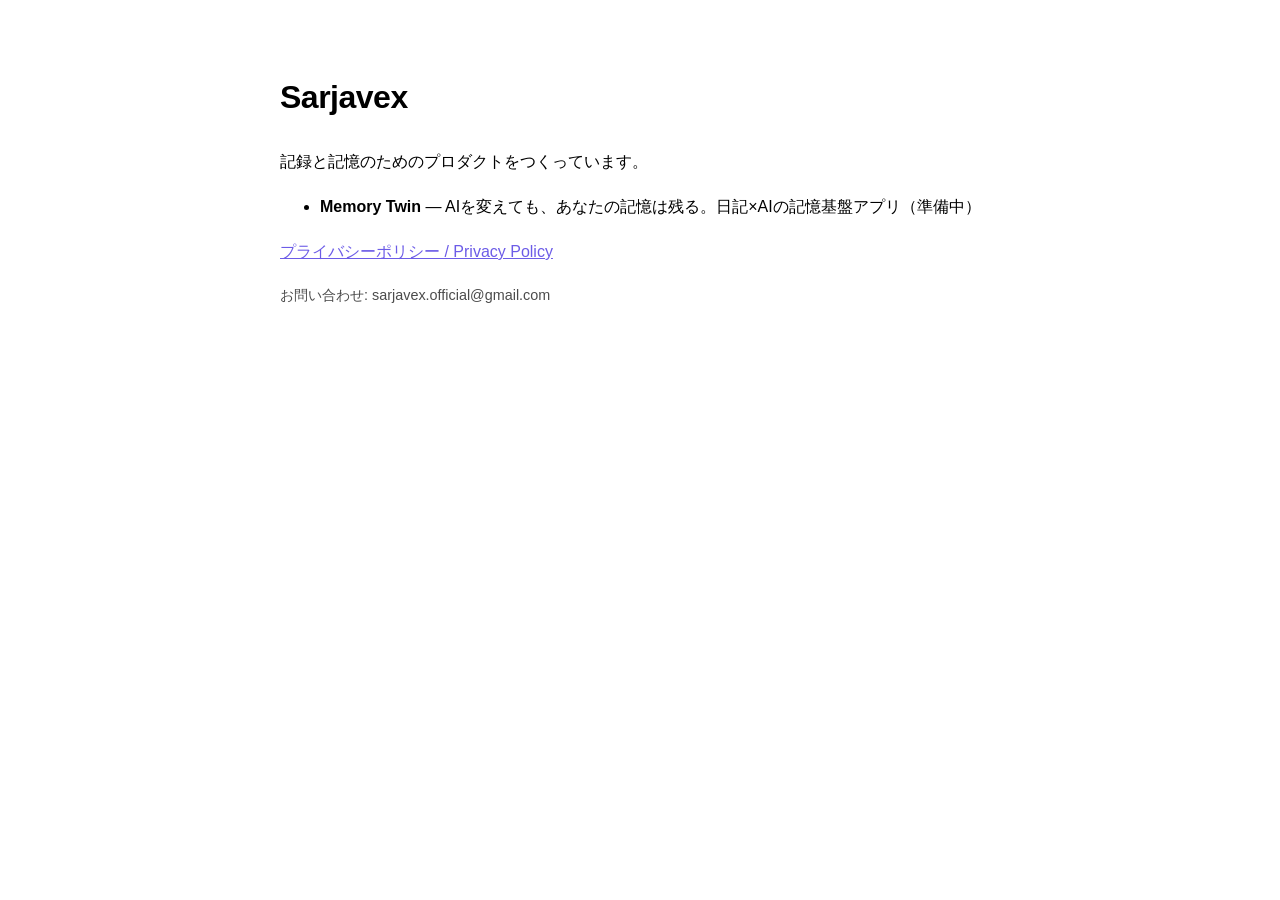
==== index.html @ 9f069ec1 "Sarjavexサイト初版: トップ+Memory Twinプライバシーポリシー(日英) Co-Authored-By: Claude Fable 5 <noreply@anthropic.com>" ====
<!doctype html>
<html lang="ja">
<head>
<meta charset="utf-8">
<meta name="viewport" content="width=device-width, initial-scale=1">
<title>Sarjavex</title>
<style>
  :root { color-scheme: light dark; }
  body { font-family: -apple-system, "Hiragino Sans", "Noto Sans JP", sans-serif; max-width: 720px; margin: 0 auto; padding: 48px 20px; line-height: 1.8; }
  h1 { letter-spacing: -0.5px; }
  a { color: #6c5ce7; }
  .muted { opacity: 0.7; font-size: 0.9em; }
</style>
</head>
<body>
<h1>Sarjavex</h1>
<p>記録と記憶のためのプロダクトをつくっています。</p>
<ul>
  <li><strong>Memory Twin</strong> — AIを変えても、あなたの記憶は残る。日記×AIの記憶基盤アプリ（準備中）</li>
</ul>
<p><a href="./privacy.html">プライバシーポリシー / Privacy Policy</a></p>
<p class="muted">お問い合わせ: sarjavex.official@gmail.com</p>
</body>
</html>
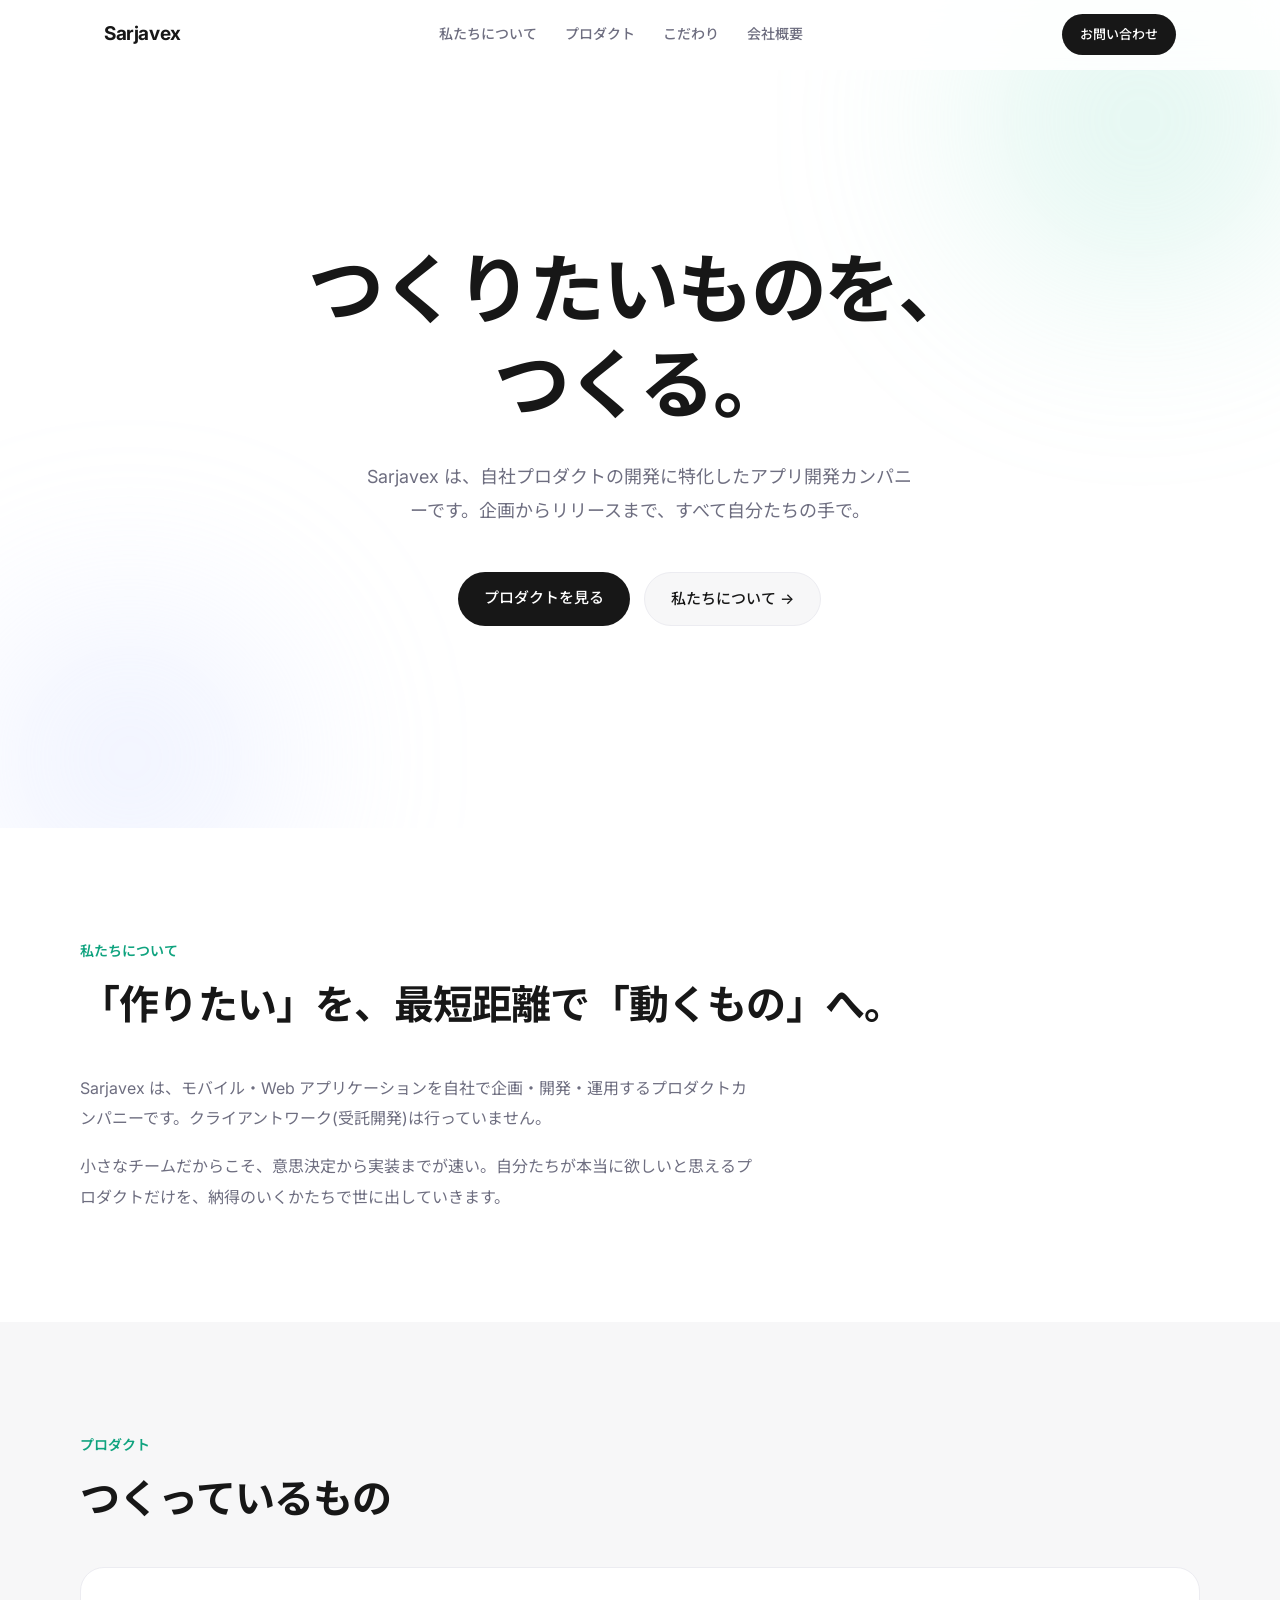
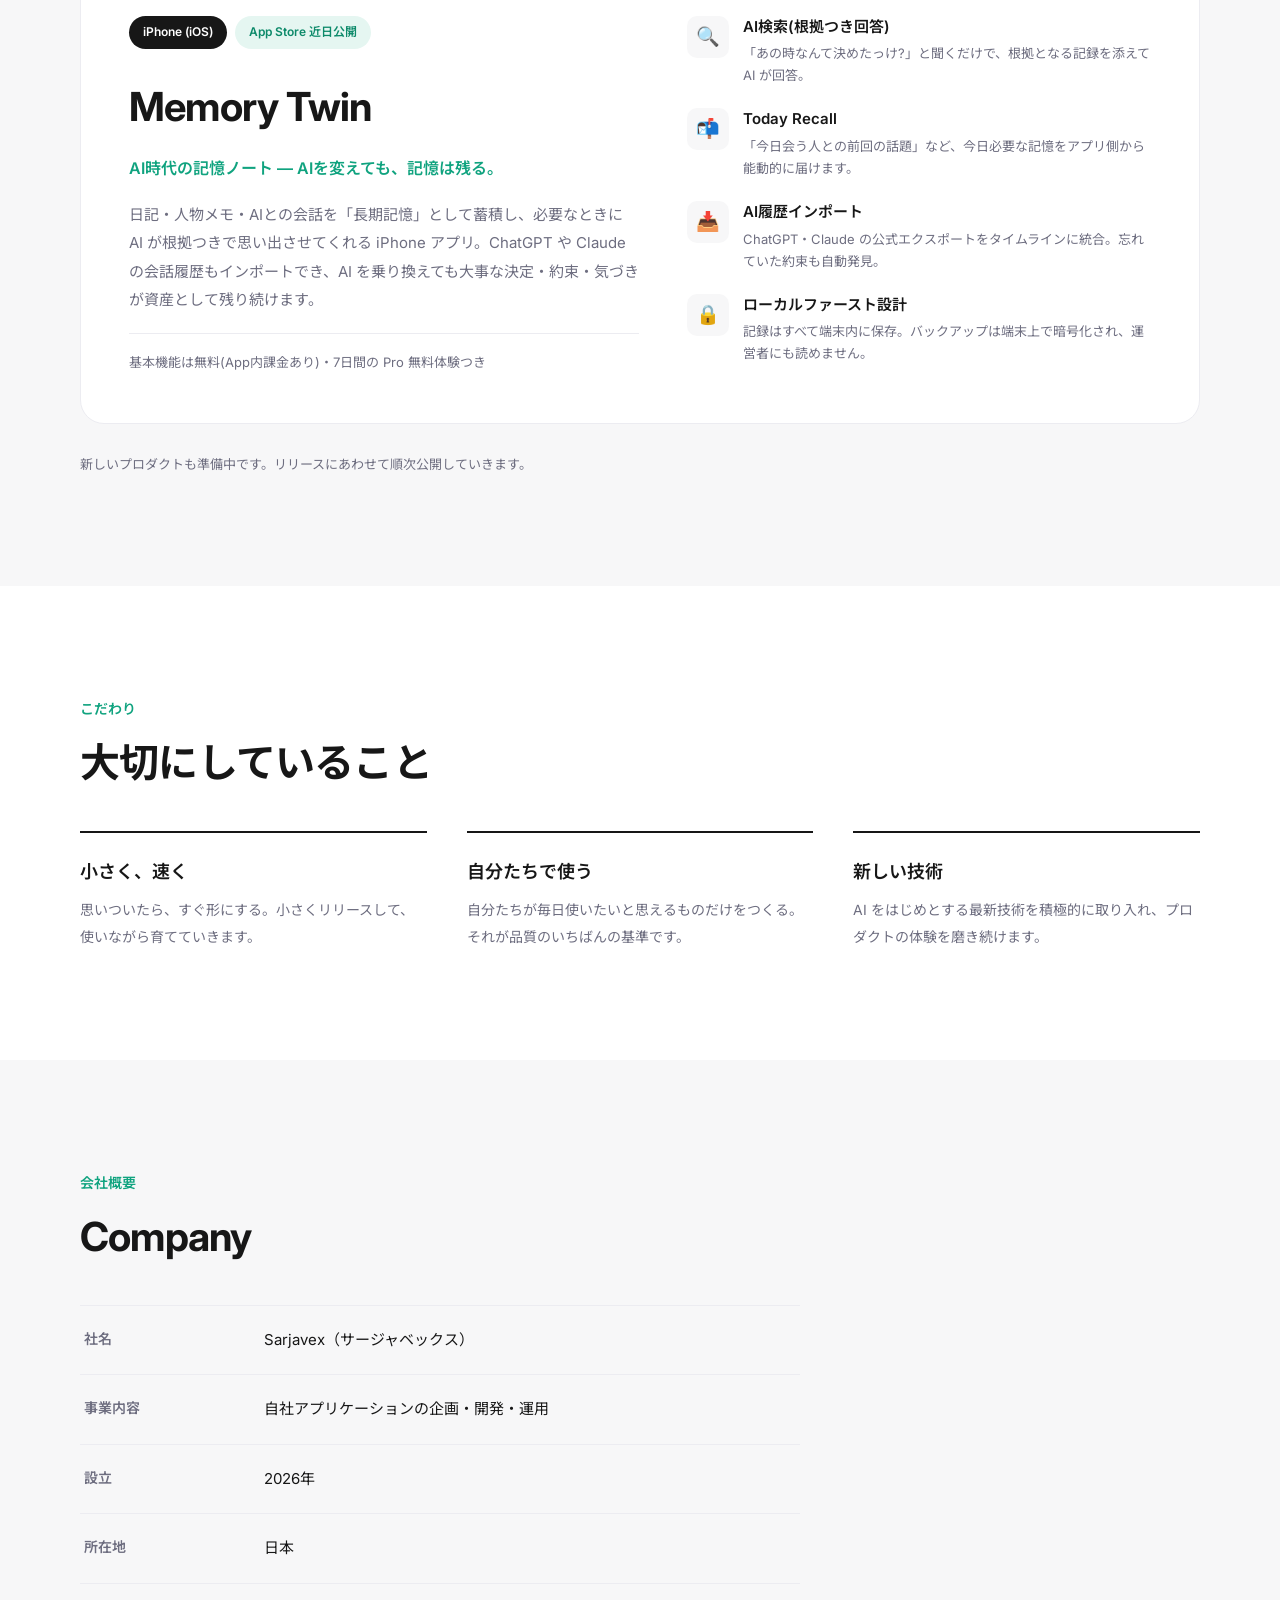
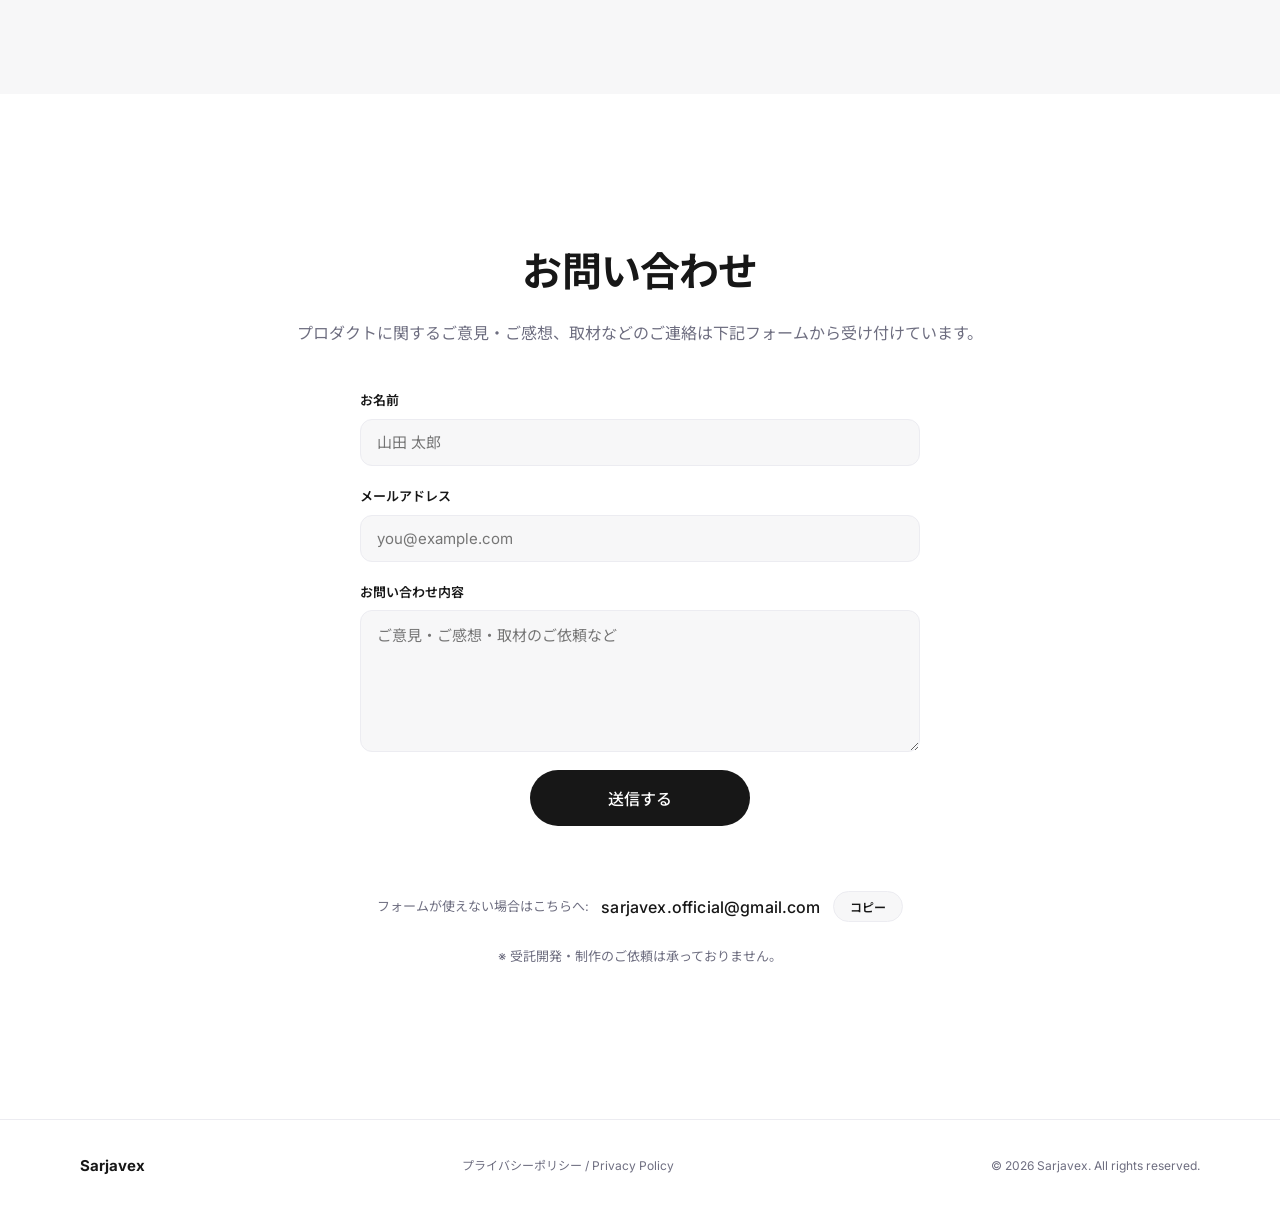
==== commit 52353131: "新会社サイトに差し替え+公開前の改善(ポリシーリンク・OGP・OG画像) - 8137で作られた新サイト一式を取り込み - フッターにプライバシーポリシーへのリンクを追加(App Store審査用UR" ====
--- a/index.html
+++ b/index.html
@@ -1,24 +1,218 @@
-<!doctype html>
+<!DOCTYPE html>
 <html lang="ja">
 <head>
-<meta charset="utf-8">
-<meta name="viewport" content="width=device-width, initial-scale=1">
-<title>Sarjavex</title>
-<style>
-  :root { color-scheme: light dark; }
-  body { font-family: -apple-system, "Hiragino Sans", "Noto Sans JP", sans-serif; max-width: 720px; margin: 0 auto; padding: 48px 20px; line-height: 1.8; }
-  h1 { letter-spacing: -0.5px; }
-  a { color: #6c5ce7; }
-  .muted { opacity: 0.7; font-size: 0.9em; }
-</style>
+  <meta charset="UTF-8">
+  <meta name="viewport" content="width=device-width, initial-scale=1.0">
+  <title>Sarjavex — 自社プロダクトをつくるアプリ開発カンパニー</title>
+  <meta name="description" content="Sarjavexは自社プロダクトの企画・開発・運用に特化したアプリ開発カンパニーです。受託開発は行っていません。">
+  <!-- OGP: SNSでリンクを貼ったときのプレビュー表示用 -->
+  <meta property="og:type" content="website">
+  <meta property="og:site_name" content="Sarjavex">
+  <meta property="og:title" content="Sarjavex — 自社プロダクトをつくるアプリ開発カンパニー">
+  <meta property="og:description" content="自社プロダクトの企画・開発・運用に特化したアプリ開発カンパニー。第1弾はAI時代の記憶ノート「Memory Twin」。">
+  <meta property="og:url" content="https://sarjavexofficial.github.io/">
+  <meta property="og:image" content="https://sarjavexofficial.github.io/og-image.png">
+  <meta name="twitter:card" content="summary_large_image">
+  <link rel="preconnect" href="https://fonts.googleapis.com">
+  <link rel="preconnect" href="https://fonts.gstatic.com" crossorigin>
+  <link href="https://fonts.googleapis.com/css2?family=Inter:wght@400;500;600;700&family=Noto+Sans+JP:wght@400;500;600;700&display=swap" rel="stylesheet">
+  <link rel="stylesheet" href="css/style.css">
+  <link rel="icon" href="data:image/svg+xml,<svg xmlns='http://www.w3.org/2000/svg' viewBox='0 0 100 100'><circle cx='50' cy='50' r='42' fill='%23111'/></svg>">
 </head>
 <body>
-<h1>Sarjavex</h1>
-<p>記録と記憶のためのプロダクトをつくっています。</p>
-<ul>
-  <li><strong>Memory Twin</strong> — AIを変えても、あなたの記憶は残る。日記×AIの記憶基盤アプリ（準備中）</li>
-</ul>
-<p><a href="./privacy.html">プライバシーポリシー / Privacy Policy</a></p>
-<p class="muted">お問い合わせ: sarjavex.official@gmail.com</p>
+
+  <header class="site-header" id="site-header">
+    <div class="header-inner">
+      <a href="#top" class="logo">Sarjavex</a>
+      <nav class="nav" id="nav">
+        <a href="#about">私たちについて</a>
+        <a href="#products">プロダクト</a>
+        <a href="#values">こだわり</a>
+        <a href="#company">会社概要</a>
+      </nav>
+      <div class="header-actions">
+        <a href="#contact" class="btn btn-dark btn-sm">お問い合わせ</a>
+        <button class="nav-toggle" id="nav-toggle" aria-label="メニューを開く" aria-expanded="false">
+          <span></span><span></span>
+        </button>
+      </div>
+    </div>
+  </header>
+
+  <main id="top">
+
+    <!-- ============ HERO ============ -->
+    <section class="hero">
+      <div class="hero-blob hero-blob-a" aria-hidden="true"></div>
+      <div class="hero-blob hero-blob-b" aria-hidden="true"></div>
+      <div class="hero-inner">
+        <h1 class="hero-title reveal">
+          つくりたいものを、<br>つくる。
+        </h1>
+        <p class="hero-lead reveal d1">
+          Sarjavex は、自社プロダクトの開発に特化したアプリ開発カンパニーです。企画からリリースまで、すべて自分たちの手で。
+        </p>
+        <div class="hero-actions reveal d2">
+          <a href="#products" class="btn btn-dark">プロダクトを見る</a>
+          <a href="#about" class="btn btn-light">私たちについて <span class="arrow">→</span></a>
+        </div>
+      </div>
+    </section>
+
+    <!-- ============ ABOUT ============ -->
+    <section class="section" id="about">
+      <div class="container">
+        <p class="section-label reveal">私たちについて</p>
+        <h2 class="section-title reveal">「作りたい」を、<br class="sp-only">最短距離で「動くもの」へ。</h2>
+        <div class="about-text reveal d1">
+          <p>
+            Sarjavex は、モバイル・Web アプリケーションを自社で企画・開発・運用するプロダクトカンパニーです。クライアントワーク(受託開発)は行っていません。
+          </p>
+          <p>
+            小さなチームだからこそ、意思決定から実装までが速い。自分たちが本当に欲しいと思えるプロダクトだけを、納得のいくかたちで世に出していきます。
+          </p>
+        </div>
+      </div>
+    </section>
+
+    <!-- ============ PRODUCTS ============ -->
+    <section class="section section-gray" id="products">
+      <div class="container">
+        <p class="section-label reveal">プロダクト</p>
+        <h2 class="section-title reveal">つくっているもの</h2>
+
+        <article class="product-feature reveal">
+          <div class="product-info">
+            <div class="product-badges">
+              <span class="badge badge-dark">iPhone (iOS)</span>
+              <span class="badge badge-accent">App Store 近日公開</span>
+            </div>
+            <h3 class="product-name">Memory Twin</h3>
+            <p class="product-tagline">AI時代の記憶ノート ― AIを変えても、記憶は残る。</p>
+            <p class="product-desc">
+              日記・人物メモ・AIとの会話を「長期記憶」として蓄積し、必要なときに AI が根拠つきで思い出させてくれる iPhone アプリ。ChatGPT や Claude の会話履歴もインポートでき、AI を乗り換えても大事な決定・約束・気づきが資産として残り続けます。
+            </p>
+            <p class="product-price">基本機能は無料(App内課金あり)・7日間の Pro 無料体験つき</p>
+          </div>
+          <ul class="product-points">
+            <li>
+              <span class="point-icon">🔍</span>
+              <div>
+                <h4>AI検索(根拠つき回答)</h4>
+                <p>「あの時なんて決めたっけ?」と聞くだけで、根拠となる記録を添えて AI が回答。</p>
+              </div>
+            </li>
+            <li>
+              <span class="point-icon">📬</span>
+              <div>
+                <h4>Today Recall</h4>
+                <p>「今日会う人との前回の話題」など、今日必要な記憶をアプリ側から能動的に届けます。</p>
+              </div>
+            </li>
+            <li>
+              <span class="point-icon">📥</span>
+              <div>
+                <h4>AI履歴インポート</h4>
+                <p>ChatGPT・Claude の公式エクスポートをタイムラインに統合。忘れていた約束も自動発見。</p>
+              </div>
+            </li>
+            <li>
+              <span class="point-icon">🔒</span>
+              <div>
+                <h4>ローカルファースト設計</h4>
+                <p>記録はすべて端末内に保存。バックアップは端末上で暗号化され、運営者にも読めません。</p>
+              </div>
+            </li>
+          </ul>
+        </article>
+
+        <p class="products-note reveal">新しいプロダクトも準備中です。リリースにあわせて順次公開していきます。</p>
+      </div>
+    </section>
+
+    <!-- ============ VALUES ============ -->
+    <section class="section" id="values">
+      <div class="container">
+        <p class="section-label reveal">こだわり</p>
+        <h2 class="section-title reveal">大切にしていること</h2>
+        <div class="strengths">
+          <div class="strength reveal">
+            <h3>小さく、速く</h3>
+            <p>思いついたら、すぐ形にする。小さくリリースして、使いながら育てていきます。</p>
+          </div>
+          <div class="strength reveal d1">
+            <h3>自分たちで使う</h3>
+            <p>自分たちが毎日使いたいと思えるものだけをつくる。それが品質のいちばんの基準です。</p>
+          </div>
+          <div class="strength reveal d2">
+            <h3>新しい技術</h3>
+            <p>AI をはじめとする最新技術を積極的に取り入れ、プロダクトの体験を磨き続けます。</p>
+          </div>
+        </div>
+      </div>
+    </section>
+
+    <!-- ============ COMPANY ============ -->
+    <section class="section section-gray" id="company">
+      <div class="container">
+        <p class="section-label reveal">会社概要</p>
+        <h2 class="section-title reveal">Company</h2>
+        <dl class="company-table reveal d1">
+          <div><dt>社名</dt><dd>Sarjavex（サージャベックス）</dd></div>
+          <div><dt>事業内容</dt><dd>自社アプリケーションの企画・開発・運用</dd></div>
+          <div><dt>設立</dt><dd>2026年</dd></div>
+          <div><dt>所在地</dt><dd>日本</dd></div>
+        </dl>
+      </div>
+    </section>
+
+    <!-- ============ CONTACT ============ -->
+    <section class="section contact-section" id="contact">
+      <div class="container contact-container">
+        <h2 class="section-title reveal">お問い合わせ</h2>
+        <p class="contact-lead reveal d1">
+          プロダクトに関するご意見・ご感想、取材などのご連絡は下記フォームから受け付けています。
+        </p>
+
+        <form class="contact-form reveal d2" id="contact-form"
+              action="https://formsubmit.co/sarjavex.official@gmail.com" method="POST">
+          <input type="hidden" name="_subject" value="お問い合わせ（Sarjavex サイト）">
+          <input type="text" name="_honey" class="honey" tabindex="-1" autocomplete="off" aria-hidden="true">
+          <label>
+            <span>お名前</span>
+            <input type="text" name="name" placeholder="山田 太郎" required>
+          </label>
+          <label>
+            <span>メールアドレス</span>
+            <input type="email" name="email" placeholder="you@example.com" required>
+          </label>
+          <label>
+            <span>お問い合わせ内容</span>
+            <textarea name="message" rows="6" placeholder="ご意見・ご感想・取材のご依頼など" required></textarea>
+          </label>
+          <button type="submit" class="btn btn-dark btn-lg" id="form-submit">送信する</button>
+          <p class="form-status" id="form-status" role="status" aria-live="polite"></p>
+        </form>
+
+        <div class="contact-email reveal d2">
+          <span class="contact-alt">フォームが使えない場合はこちらへ:</span>
+          <span class="email-text" id="email-text">sarjavex.official@gmail.com</span>
+          <button class="copy-btn" id="copy-email" type="button">コピー</button>
+        </div>
+        <p class="contact-note reveal d2">※ 受託開発・制作のご依頼は承っておりません。</p>
+      </div>
+    </section>
+
+  </main>
+
+  <footer class="site-footer">
+    <div class="container footer-inner">
+      <span class="footer-logo">Sarjavex</span>
+      <a class="footer-link" href="./privacy.html">プライバシーポリシー / Privacy Policy</a>
+      <small>&copy; 2026 Sarjavex. All rights reserved.</small>
+    </div>
+  </footer>
+
+  <script src="js/main.js"></script>
 </body>
 </html>
--- a/css/style.css
+++ b/css/style.css
@@ -0,0 +1,544 @@
+/* ============================================================
+   Sarjavex — clean minimal corporate site (ChatGPT-inspired)
+   ============================================================ */
+
+:root {
+  --bg: #ffffff;
+  --bg-gray: #f7f7f8;
+  --text: #171717;
+  --text-dim: #6e6e80;
+  --line: #ececf1;
+  --accent: #10a37f;
+  --radius: 16px;
+  --font-body: "Inter", "Noto Sans JP", sans-serif;
+}
+
+* { margin: 0; padding: 0; box-sizing: border-box; }
+
+html { scroll-behavior: smooth; }
+
+body {
+  background: var(--bg);
+  color: var(--text);
+  font-family: var(--font-body);
+  font-weight: 400;
+  line-height: 1.9;
+  overflow-x: hidden;
+  -webkit-font-smoothing: antialiased;
+}
+
+/* ---------- Header ---------- */
+.site-header {
+  position: fixed;
+  top: 0; left: 0; right: 0;
+  z-index: 100;
+  background: rgba(255, 255, 255, 0.85);
+  backdrop-filter: blur(12px);
+  border-bottom: 1px solid transparent;
+  transition: border-color 0.3s;
+}
+.site-header.scrolled { border-bottom-color: var(--line); }
+
+.header-inner {
+  max-width: 1120px;
+  margin: 0 auto;
+  padding: 14px 24px;
+  display: flex;
+  align-items: center;
+  justify-content: space-between;
+  gap: 24px;
+}
+.logo {
+  font-size: 19px;
+  font-weight: 700;
+  letter-spacing: -0.02em;
+  color: var(--text);
+  text-decoration: none;
+}
+.nav {
+  display: flex;
+  align-items: center;
+  gap: 28px;
+}
+.nav a {
+  color: var(--text-dim);
+  text-decoration: none;
+  font-size: 14px;
+  font-weight: 500;
+  transition: color 0.2s;
+}
+.nav a:hover { color: var(--text); }
+
+.header-actions {
+  display: flex;
+  align-items: center;
+  gap: 12px;
+}
+
+.nav-toggle {
+  display: none;
+  flex-direction: column;
+  gap: 6px;
+  background: none;
+  border: none;
+  cursor: pointer;
+  padding: 8px;
+}
+.nav-toggle span {
+  width: 20px;
+  height: 2px;
+  border-radius: 2px;
+  background: var(--text);
+  transition: transform 0.25s;
+}
+.nav-toggle.open span:nth-child(1) { transform: translateY(4px) rotate(45deg); }
+.nav-toggle.open span:nth-child(2) { transform: translateY(-4px) rotate(-45deg); }
+
+/* ---------- Buttons ---------- */
+.btn {
+  display: inline-block;
+  font-size: 15px;
+  font-weight: 500;
+  text-decoration: none;
+  padding: 12px 26px;
+  border-radius: 999px;
+  transition: background 0.2s, transform 0.2s, box-shadow 0.2s;
+}
+.btn-dark {
+  background: #171717;
+  color: #fff;
+}
+.btn-dark:hover { background: #3d3d3d; }
+.btn-light {
+  background: var(--bg-gray);
+  color: var(--text);
+  border: 1px solid var(--line);
+}
+.btn-light:hover { background: #ececf1; }
+.btn-sm { padding: 8px 18px; font-size: 13px; }
+.btn-lg { padding: 16px 40px; font-size: 16px; }
+.arrow { display: inline-block; transition: transform 0.2s; }
+.btn:hover .arrow { transform: translateX(3px); }
+
+/* ---------- Hero ---------- */
+.hero {
+  position: relative;
+  min-height: 92vh;
+  display: flex;
+  align-items: center;
+  justify-content: center;
+  text-align: center;
+  padding: 140px 24px 100px;
+  overflow: hidden;
+}
+.hero-inner {
+  max-width: 820px;
+  position: relative;
+  z-index: 1;
+}
+.hero-title {
+  font-size: clamp(42px, 7vw, 76px);
+  font-weight: 700;
+  letter-spacing: -0.03em;
+  line-height: 1.25;
+}
+.hero-lead {
+  margin: 28px auto 0;
+  max-width: 560px;
+  font-size: clamp(15px, 1.8vw, 18px);
+  color: var(--text-dim);
+}
+.hero-actions {
+  margin-top: 44px;
+  display: flex;
+  gap: 14px;
+  justify-content: center;
+  flex-wrap: wrap;
+}
+
+/* soft gradient blobs */
+.hero-blob {
+  position: absolute;
+  border-radius: 50%;
+  filter: blur(90px);
+  opacity: 0.5;
+  pointer-events: none;
+}
+.hero-blob-a {
+  width: 480px; height: 480px;
+  background: radial-gradient(circle, #a8e6d4 0%, transparent 70%);
+  top: -120px; right: -100px;
+  animation: drift-a 18s ease-in-out infinite alternate;
+}
+.hero-blob-b {
+  width: 420px; height: 420px;
+  background: radial-gradient(circle, #cdd8ff 0%, transparent 70%);
+  bottom: -140px; left: -80px;
+  animation: drift-b 22s ease-in-out infinite alternate;
+}
+@keyframes drift-a {
+  from { transform: translate(0, 0); }
+  to   { transform: translate(-60px, 50px); }
+}
+@keyframes drift-b {
+  from { transform: translate(0, 0); }
+  to   { transform: translate(70px, -40px); }
+}
+
+/* ---------- Sections ---------- */
+.section { padding: 110px 24px; }
+.section-gray { background: var(--bg-gray); }
+.container { max-width: 1120px; margin: 0 auto; }
+
+.section-label {
+  font-size: 14px;
+  font-weight: 600;
+  color: var(--accent);
+  margin-bottom: 12px;
+}
+.section-title {
+  font-size: clamp(26px, 3.6vw, 40px);
+  font-weight: 700;
+  letter-spacing: -0.02em;
+  line-height: 1.4;
+  margin-bottom: 40px;
+}
+
+/* ---------- About ---------- */
+.about-text {
+  max-width: 680px;
+  color: var(--text-dim);
+  font-size: 16px;
+}
+.about-text p + p { margin-top: 18px; }
+
+/* ---------- Cards ---------- */
+.cards {
+  display: grid;
+  grid-template-columns: repeat(3, 1fr);
+  gap: 20px;
+}
+.card {
+  background: var(--bg);
+  border: 1px solid var(--line);
+  border-radius: var(--radius);
+  padding: 34px 28px;
+  transition: transform 0.25s, box-shadow 0.25s;
+}
+.card:hover {
+  transform: translateY(-4px);
+  box-shadow: 0 12px 32px rgba(0, 0, 0, 0.07);
+}
+.card-icon {
+  width: 52px;
+  height: 52px;
+  border-radius: 12px;
+  display: flex;
+  align-items: center;
+  justify-content: center;
+  font-size: 24px;
+  margin-bottom: 22px;
+}
+.icon-teal   { background: #e5f6f1; }
+.icon-blue   { background: #e8eeff; }
+.icon-purple { background: #f1e9ff; }
+.card h3 {
+  font-size: 17px;
+  font-weight: 600;
+  margin-bottom: 10px;
+}
+.card p { color: var(--text-dim); font-size: 14px; }
+
+/* ---------- Featured product (Memory Twin) ---------- */
+.product-feature {
+  display: grid;
+  grid-template-columns: 1.1fr 1fr;
+  gap: 48px;
+  background: var(--bg);
+  border: 1px solid var(--line);
+  border-radius: 24px;
+  padding: 48px;
+}
+.product-badges {
+  display: flex;
+  gap: 8px;
+  flex-wrap: wrap;
+  margin-bottom: 20px;
+}
+.badge {
+  display: inline-block;
+  font-size: 12px;
+  font-weight: 600;
+  padding: 5px 14px;
+  border-radius: 999px;
+}
+.badge-dark { background: #171717; color: #fff; }
+.badge-accent { background: #e5f6f1; color: #0d8a6a; }
+.product-name {
+  font-size: clamp(28px, 4vw, 40px);
+  font-weight: 700;
+  letter-spacing: -0.02em;
+  margin-bottom: 8px;
+}
+.product-tagline {
+  font-size: 16px;
+  font-weight: 600;
+  color: var(--accent);
+  margin-bottom: 18px;
+}
+.product-desc {
+  color: var(--text-dim);
+  font-size: 15px;
+  margin-bottom: 18px;
+}
+.product-price {
+  font-size: 13px;
+  color: var(--text-dim);
+  border-top: 1px solid var(--line);
+  padding-top: 16px;
+}
+.product-points {
+  list-style: none;
+  display: flex;
+  flex-direction: column;
+  gap: 22px;
+}
+.product-points li {
+  display: flex;
+  gap: 14px;
+  align-items: flex-start;
+}
+.point-icon {
+  flex: none;
+  width: 42px;
+  height: 42px;
+  border-radius: 10px;
+  background: var(--bg-gray);
+  display: flex;
+  align-items: center;
+  justify-content: center;
+  font-size: 19px;
+}
+.product-points h4 {
+  font-size: 15px;
+  font-weight: 600;
+  line-height: 1.5;
+  margin-bottom: 4px;
+}
+.product-points p {
+  font-size: 13px;
+  color: var(--text-dim);
+  line-height: 1.7;
+}
+
+.products-note {
+  margin-top: 28px;
+  font-size: 13px;
+  color: var(--text-dim);
+}
+
+/* ---------- Strengths ---------- */
+.strengths {
+  display: grid;
+  grid-template-columns: repeat(3, 1fr);
+  gap: 40px;
+}
+.strength { border-top: 2px solid var(--text); padding-top: 22px; }
+.strength h3 {
+  font-size: 18px;
+  font-weight: 600;
+  margin-bottom: 8px;
+}
+.strength p { color: var(--text-dim); font-size: 14px; }
+
+/* ---------- Company ---------- */
+.company-table {
+  max-width: 720px;
+  border-top: 1px solid var(--line);
+}
+.company-table > div {
+  display: grid;
+  grid-template-columns: 180px 1fr;
+  padding: 20px 4px;
+  border-bottom: 1px solid var(--line);
+}
+.company-table dt {
+  font-size: 14px;
+  font-weight: 600;
+  color: var(--text-dim);
+}
+.company-table dd { font-size: 15px; }
+
+/* ---------- Contact ---------- */
+.contact-section { padding: 150px 24px; }
+.contact-container { text-align: center; }
+.contact-container .section-title { margin-bottom: 18px; }
+.contact-lead {
+  color: var(--text-dim);
+  margin-bottom: 40px;
+}
+.contact-form {
+  max-width: 560px;
+  margin: 0 auto;
+  display: flex;
+  flex-direction: column;
+  gap: 18px;
+  text-align: left;
+}
+.contact-form label {
+  display: flex;
+  flex-direction: column;
+  gap: 6px;
+}
+.contact-form label span {
+  font-size: 13px;
+  font-weight: 600;
+}
+.contact-form input,
+.contact-form textarea {
+  font-family: var(--font-body);
+  font-size: 15px;
+  color: var(--text);
+  background: var(--bg-gray);
+  border: 1px solid var(--line);
+  border-radius: 12px;
+  padding: 13px 16px;
+  transition: border-color 0.2s, background 0.2s;
+}
+.contact-form input:focus,
+.contact-form textarea:focus {
+  outline: none;
+  border-color: #171717;
+  background: var(--bg);
+}
+.contact-form textarea { resize: vertical; min-height: 140px; }
+.contact-form .btn {
+  border: none;
+  cursor: pointer;
+  font-family: var(--font-body);
+  align-self: center;
+  min-width: 220px;
+}
+.contact-form .btn[disabled] { opacity: 0.6; cursor: default; }
+.honey { display: none !important; }
+.form-status {
+  text-align: center;
+  font-size: 14px;
+  min-height: 1.5em;
+}
+.form-status.ok { color: #0d8a6a; }
+.form-status.ng { color: #c0392b; }
+.contact-alt {
+  font-size: 13px;
+  color: var(--text-dim);
+}
+
+.contact-email {
+  margin-top: 26px;
+  display: flex;
+  align-items: center;
+  justify-content: center;
+  gap: 12px;
+  flex-wrap: wrap;
+}
+.email-text {
+  font-size: 16px;
+  font-weight: 500;
+  letter-spacing: 0.01em;
+  user-select: all;
+}
+.copy-btn {
+  font-family: var(--font-body);
+  font-size: 12px;
+  font-weight: 600;
+  color: var(--text);
+  background: var(--bg-gray);
+  border: 1px solid var(--line);
+  border-radius: 999px;
+  padding: 6px 16px;
+  cursor: pointer;
+  transition: background 0.2s, color 0.2s;
+}
+.copy-btn:hover { background: #ececf1; }
+.copy-btn.copied {
+  background: #e5f6f1;
+  border-color: #bfe8dc;
+  color: #0d8a6a;
+}
+
+.contact-note {
+  margin-top: 22px;
+  font-size: 13px;
+  color: var(--text-dim);
+}
+
+/* ---------- Footer ---------- */
+.site-footer {
+  border-top: 1px solid var(--line);
+  padding: 32px 24px;
+}
+.footer-inner {
+  display: flex;
+  align-items: center;
+  justify-content: space-between;
+}
+.footer-logo { font-weight: 700; font-size: 15px; }
+.footer-link {
+  color: var(--text-dim);
+  font-size: 12px;
+  text-decoration: none;
+}
+.footer-link:hover { text-decoration: underline; }
+.site-footer small {
+  color: var(--text-dim);
+  font-size: 12px;
+}
+@media (max-width: 560px) {
+  .footer-inner { flex-direction: column; gap: 8px; }
+}
+
+/* ---------- Reveal animation ---------- */
+.reveal {
+  opacity: 0;
+  transform: translateY(22px);
+  transition: opacity 0.7s ease, transform 0.7s ease;
+}
+.reveal.visible { opacity: 1; transform: none; }
+.reveal.d1 { transition-delay: 0.1s; }
+.reveal.d2 { transition-delay: 0.2s; }
+
+@media (prefers-reduced-motion: reduce) {
+  .reveal { opacity: 1; transform: none; transition: none; }
+  .hero-blob-a, .hero-blob-b { animation: none; }
+  html { scroll-behavior: auto; }
+}
+
+/* ---------- Responsive ---------- */
+.sp-only { display: none; }
+
+@media (max-width: 860px) {
+  .cards, .strengths { grid-template-columns: 1fr; }
+  .product-feature { grid-template-columns: 1fr; gap: 32px; padding: 28px 22px; }
+  .sp-only { display: inline; }
+
+  .nav {
+    position: fixed;
+    top: 0; right: 0;
+    height: 100vh;
+    width: min(78vw, 320px);
+    background: var(--bg);
+    border-left: 1px solid var(--line);
+    flex-direction: column;
+    justify-content: center;
+    gap: 36px;
+    transform: translateX(100%);
+    transition: transform 0.3s ease;
+    z-index: 105;
+  }
+  .nav.open { transform: translateX(0); }
+  .nav a { font-size: 17px; }
+  .nav-toggle { display: flex; z-index: 110; }
+
+  .company-table > div { grid-template-columns: 1fr; gap: 2px; }
+  .section { padding: 80px 20px; }
+}
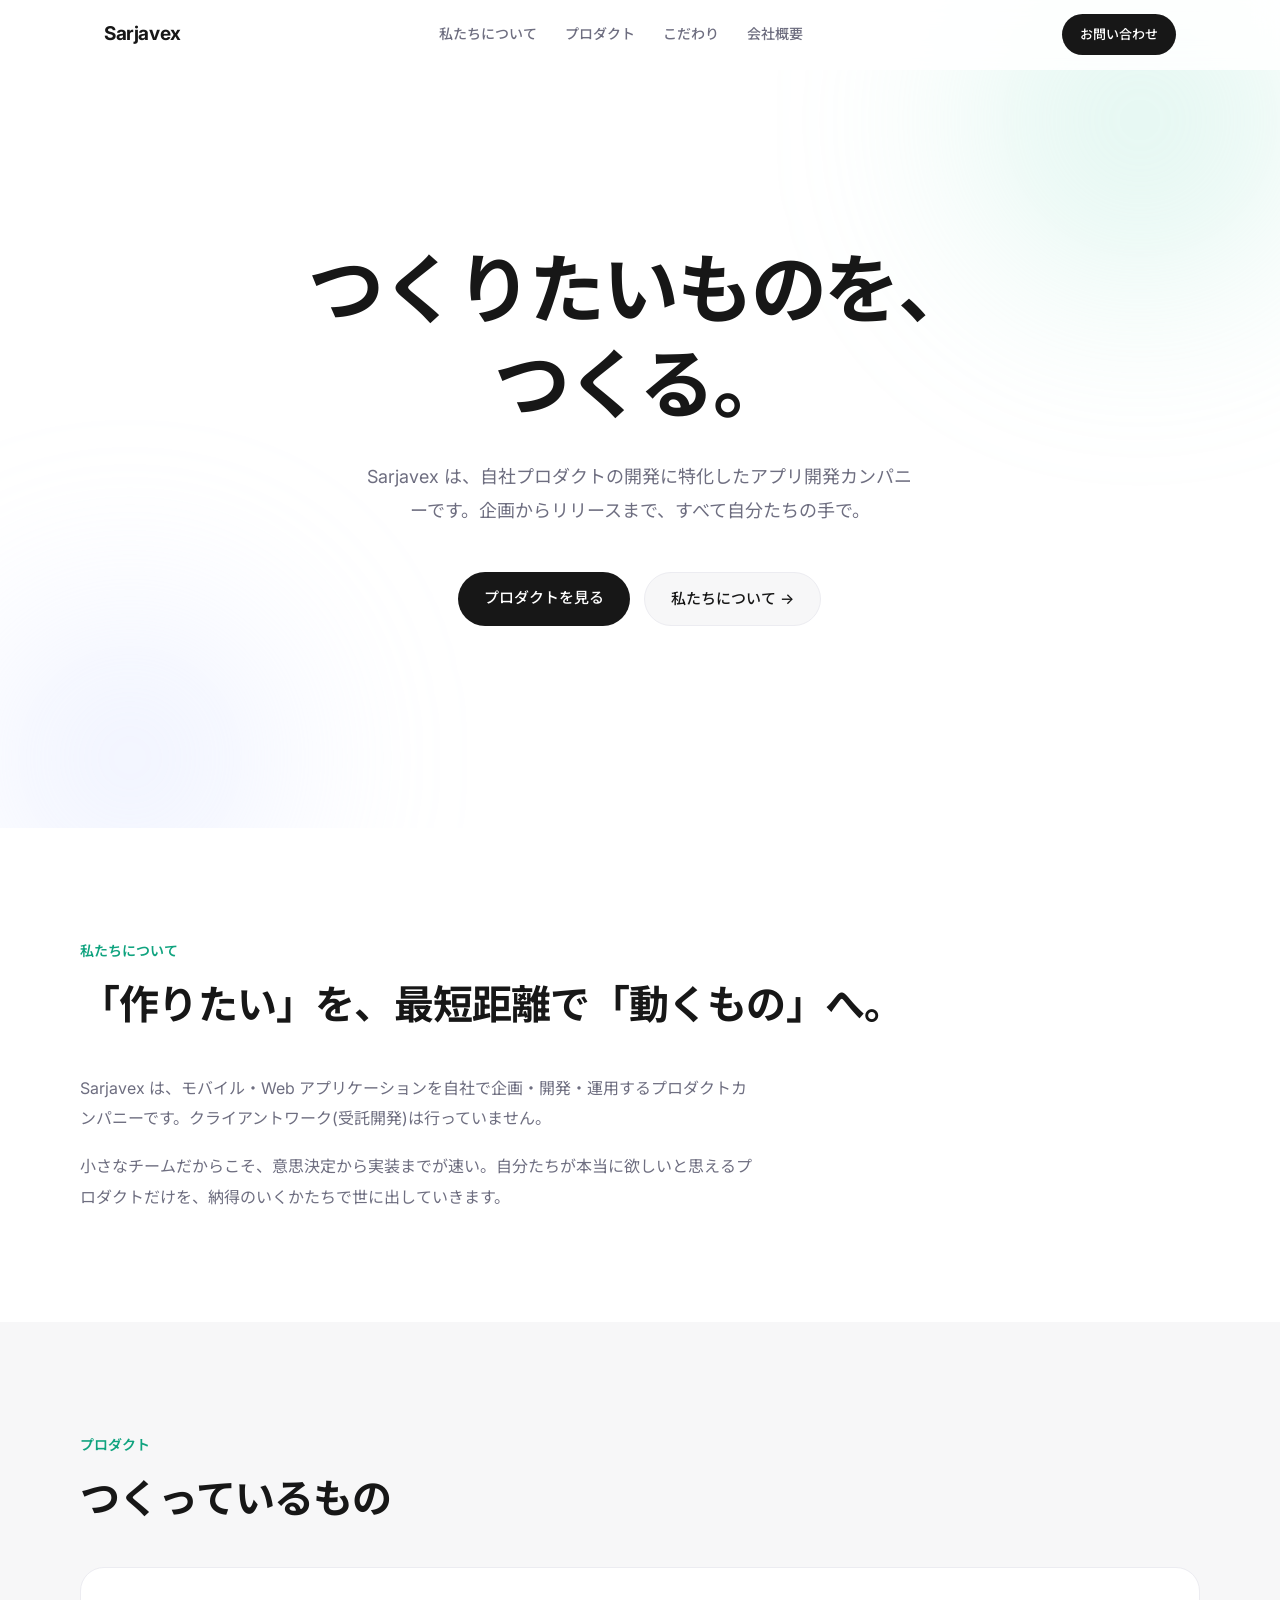
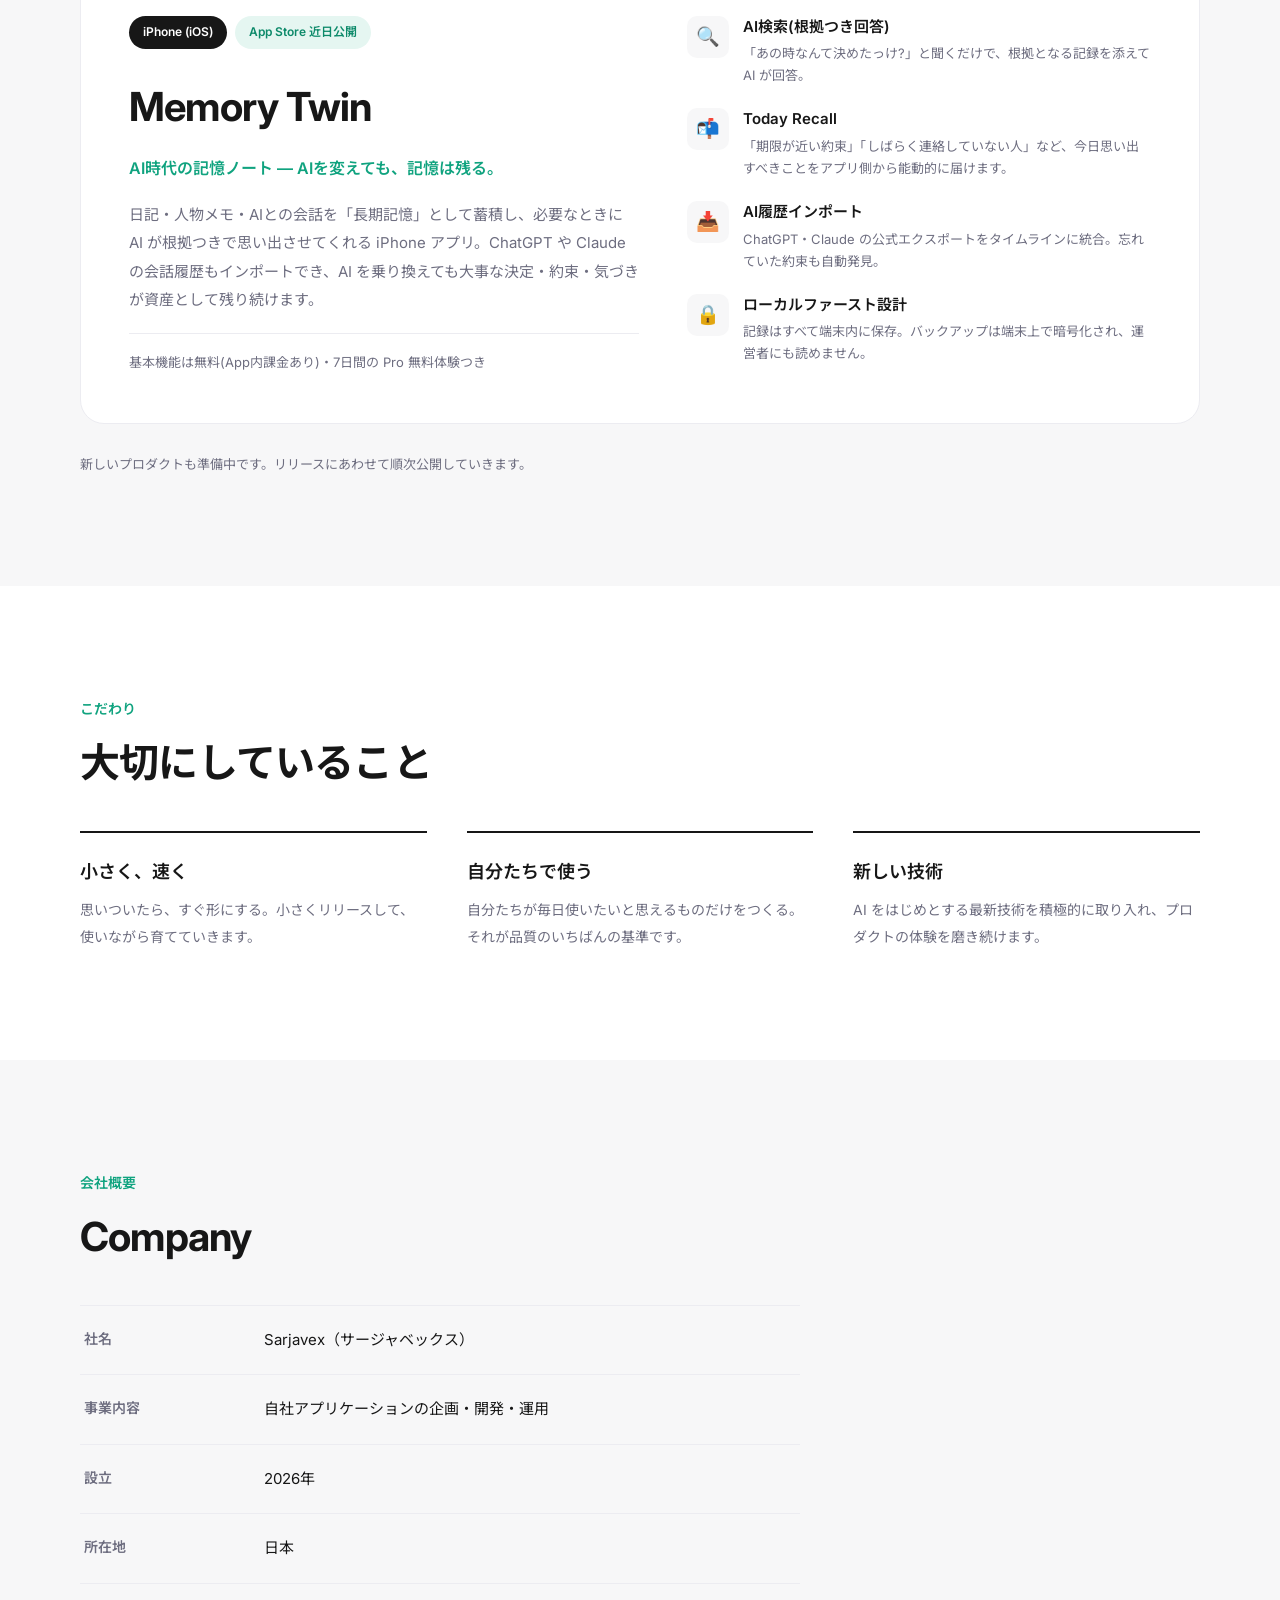
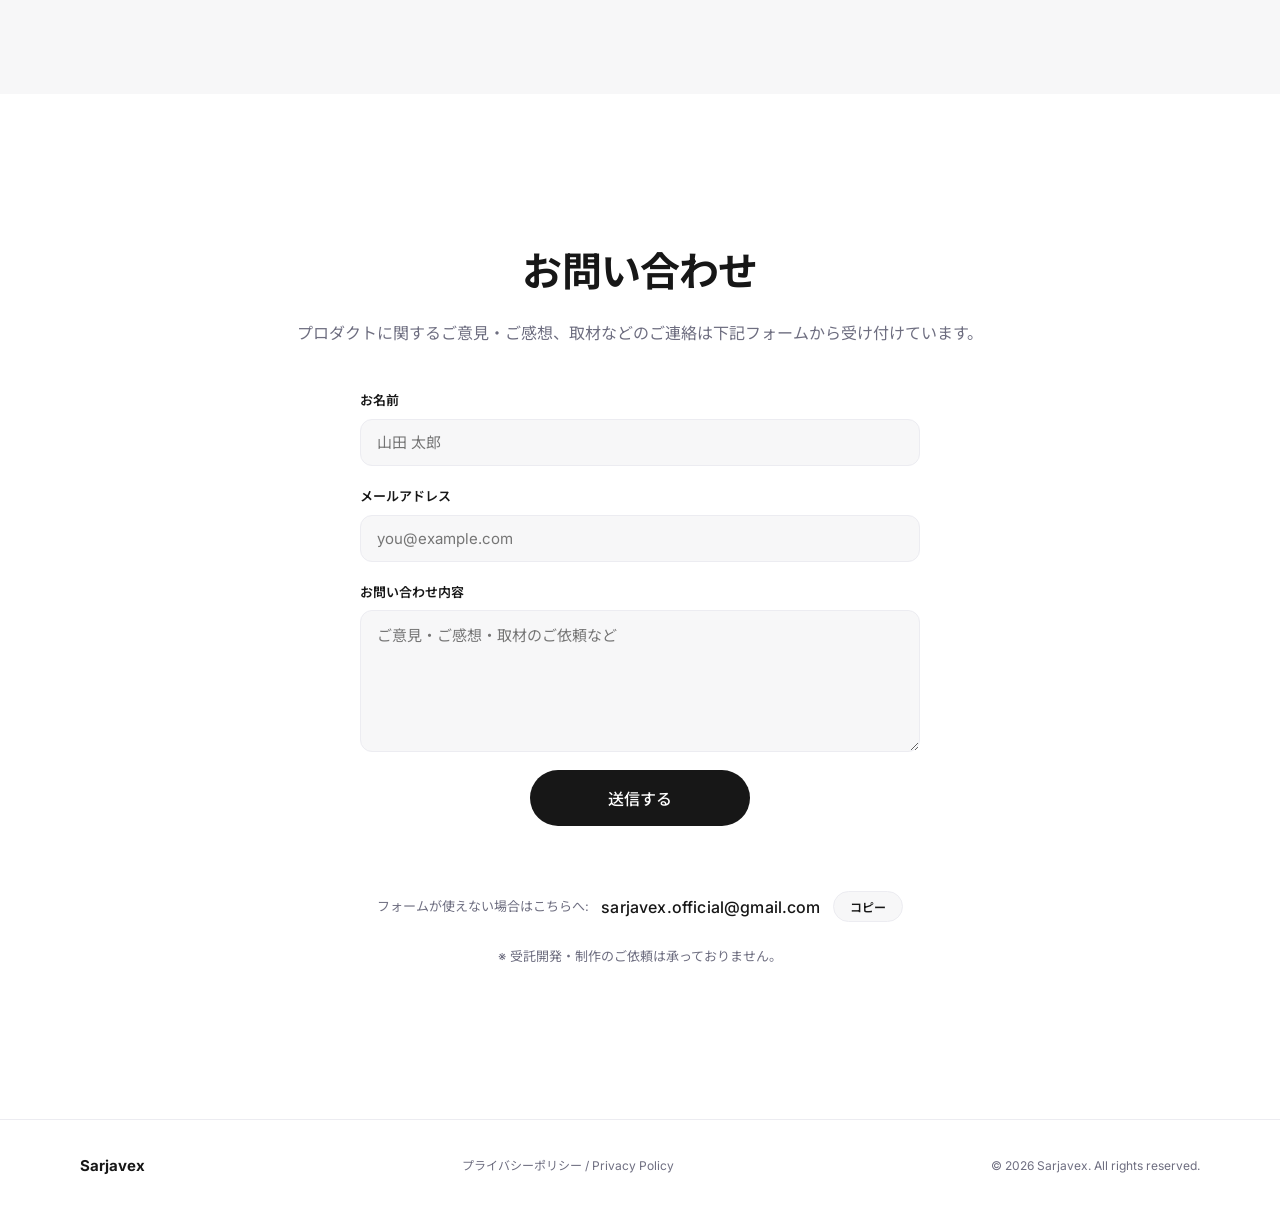
==== commit 96c70b5c: "Today Recallの説明を実際の機能に合わせて修正(カレンダー連携は無いため「今日会う人」の例を削除) Co-Authored-By: Claude Fable 5 <noreply@anthr" ====
--- a/index.html
+++ b/index.html
@@ -17,7 +17,7 @@
   <link rel="preconnect" href="https://fonts.gstatic.com" crossorigin>
   <link href="https://fonts.googleapis.com/css2?family=Inter:wght@400;500;600;700&family=Noto+Sans+JP:wght@400;500;600;700&display=swap" rel="stylesheet">
   <link rel="stylesheet" href="css/style.css">
-  <link rel="icon" href="data:image/svg+xml,<svg xmlns='http://www.w3.org/2000/svg' viewBox='0 0 100 100'><circle cx='50' cy='50' r='42' fill='%23111'/></svg>">
+  <link rel="icon" href="data:image/svg+xml,<svg xmlns='http://www.w3.org/2000/svg' viewBox='0 0 100 100'><rect width='100' height='100' rx='22' fill='%230d0f14'/><text x='50' y='72' font-family='Arial,sans-serif' font-size='62' font-weight='700' fill='%23f4f5f7' text-anchor='middle'>S</text></svg>">
 </head>
 <body>
 
@@ -106,7 +106,7 @@
               <span class="point-icon">📬</span>
               <div>
                 <h4>Today Recall</h4>
-                <p>「今日会う人との前回の話題」など、今日必要な記憶をアプリ側から能動的に届けます。</p>
+                <p>「期限が近い約束」「しばらく連絡していない人」など、今日思い出すべきことをアプリ側から能動的に届けます。</p>
               </div>
             </li>
             <li>
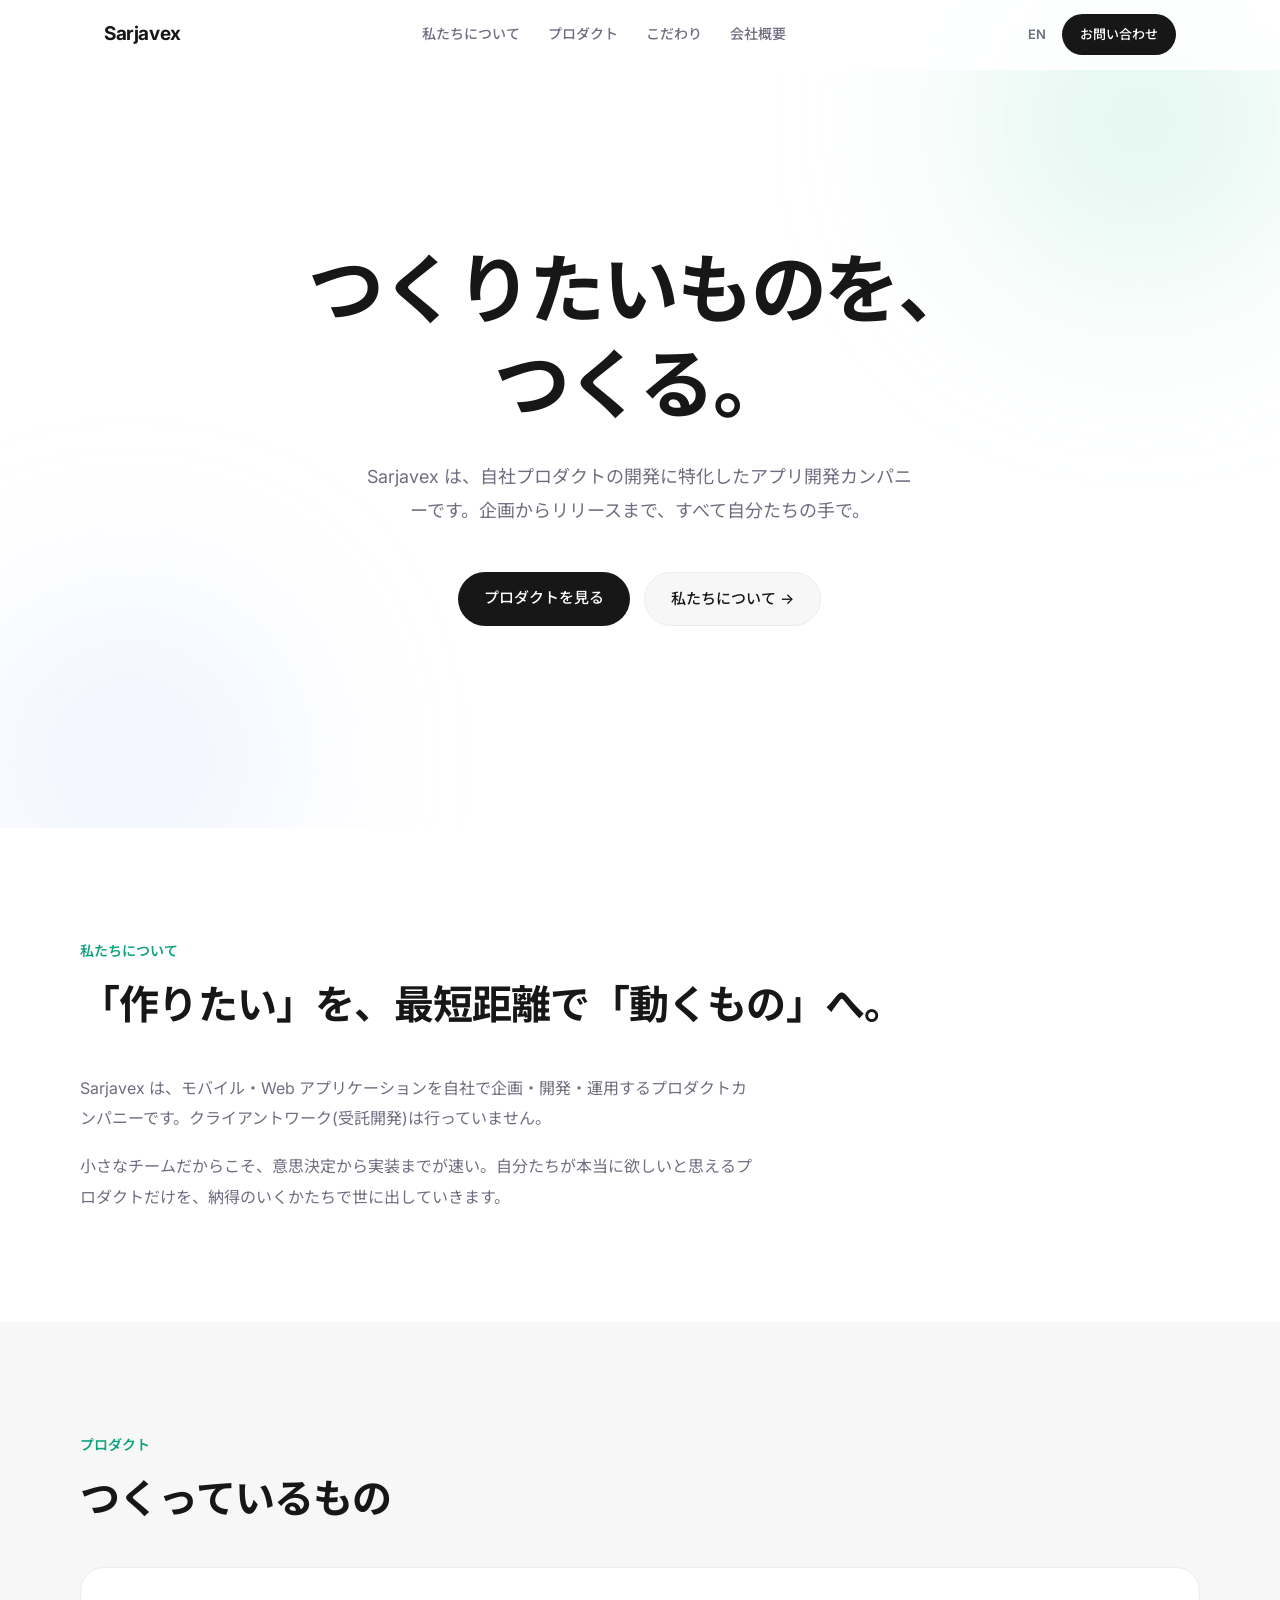
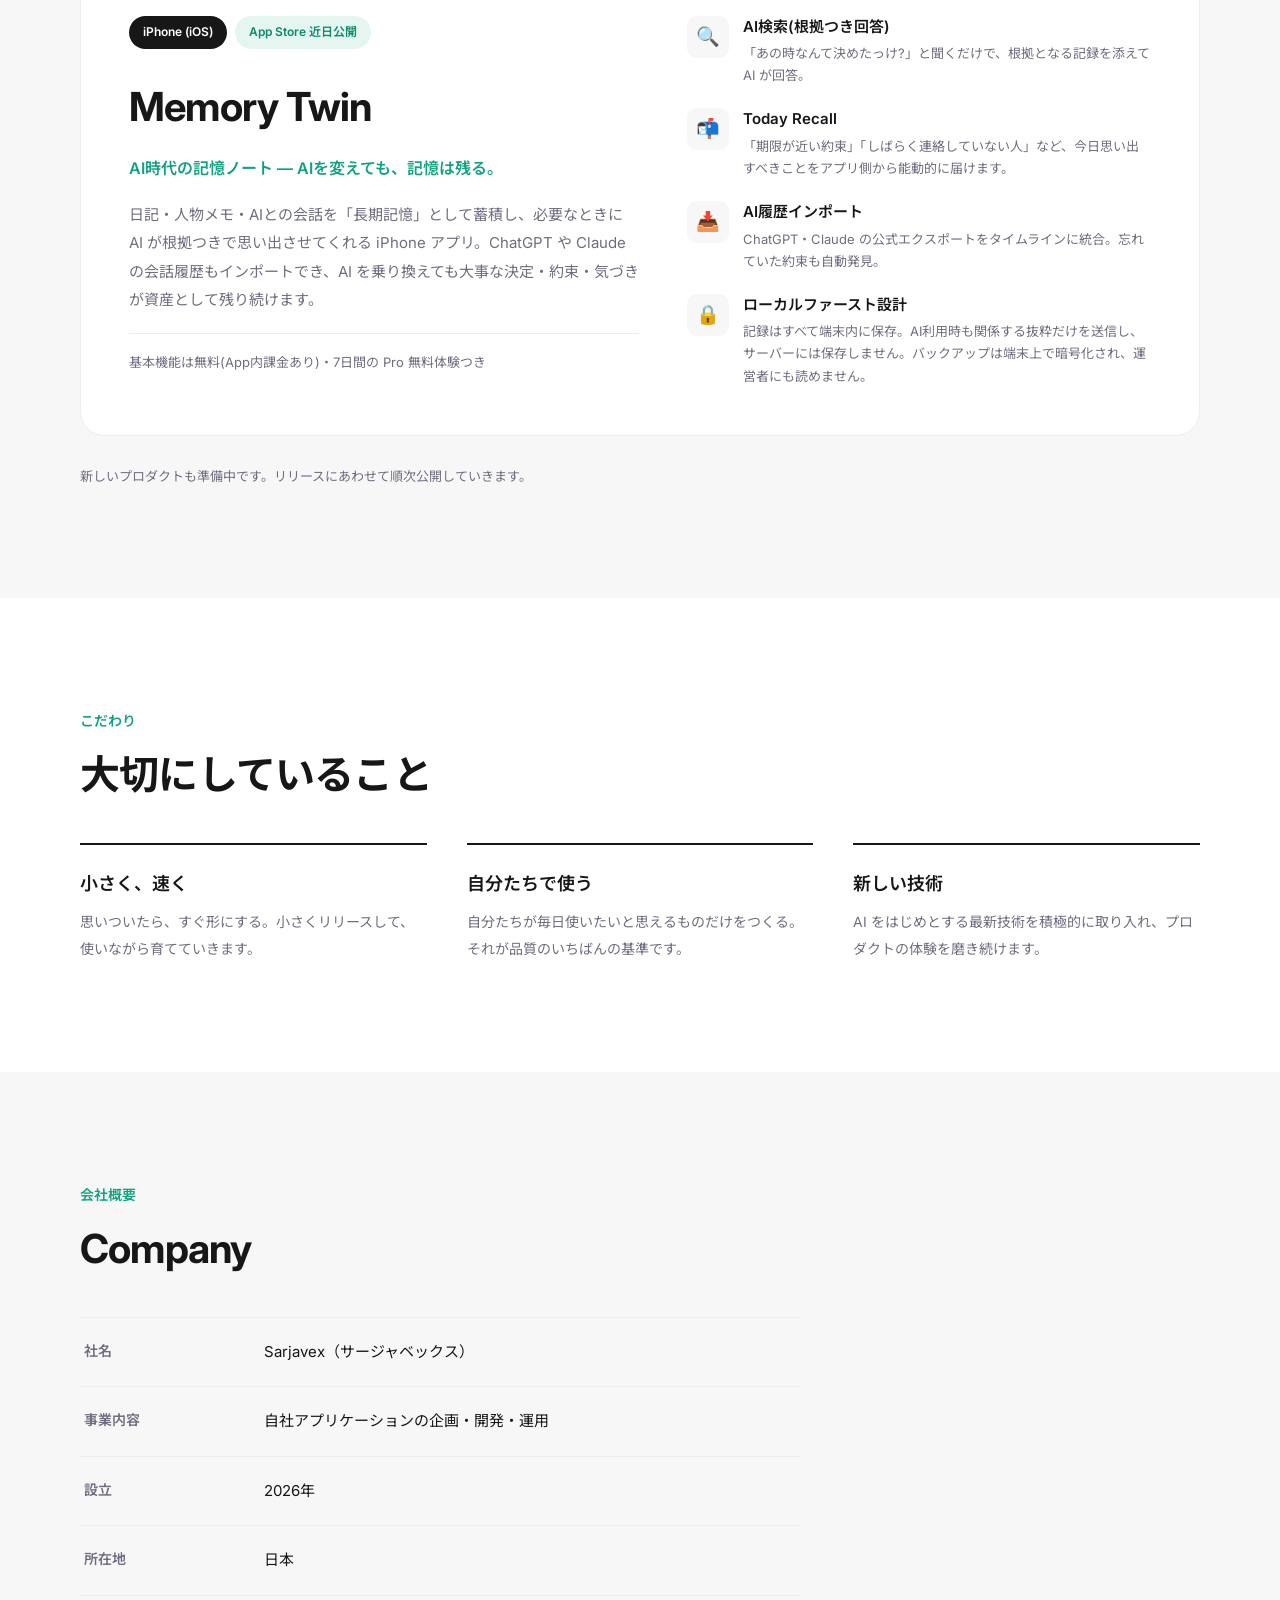
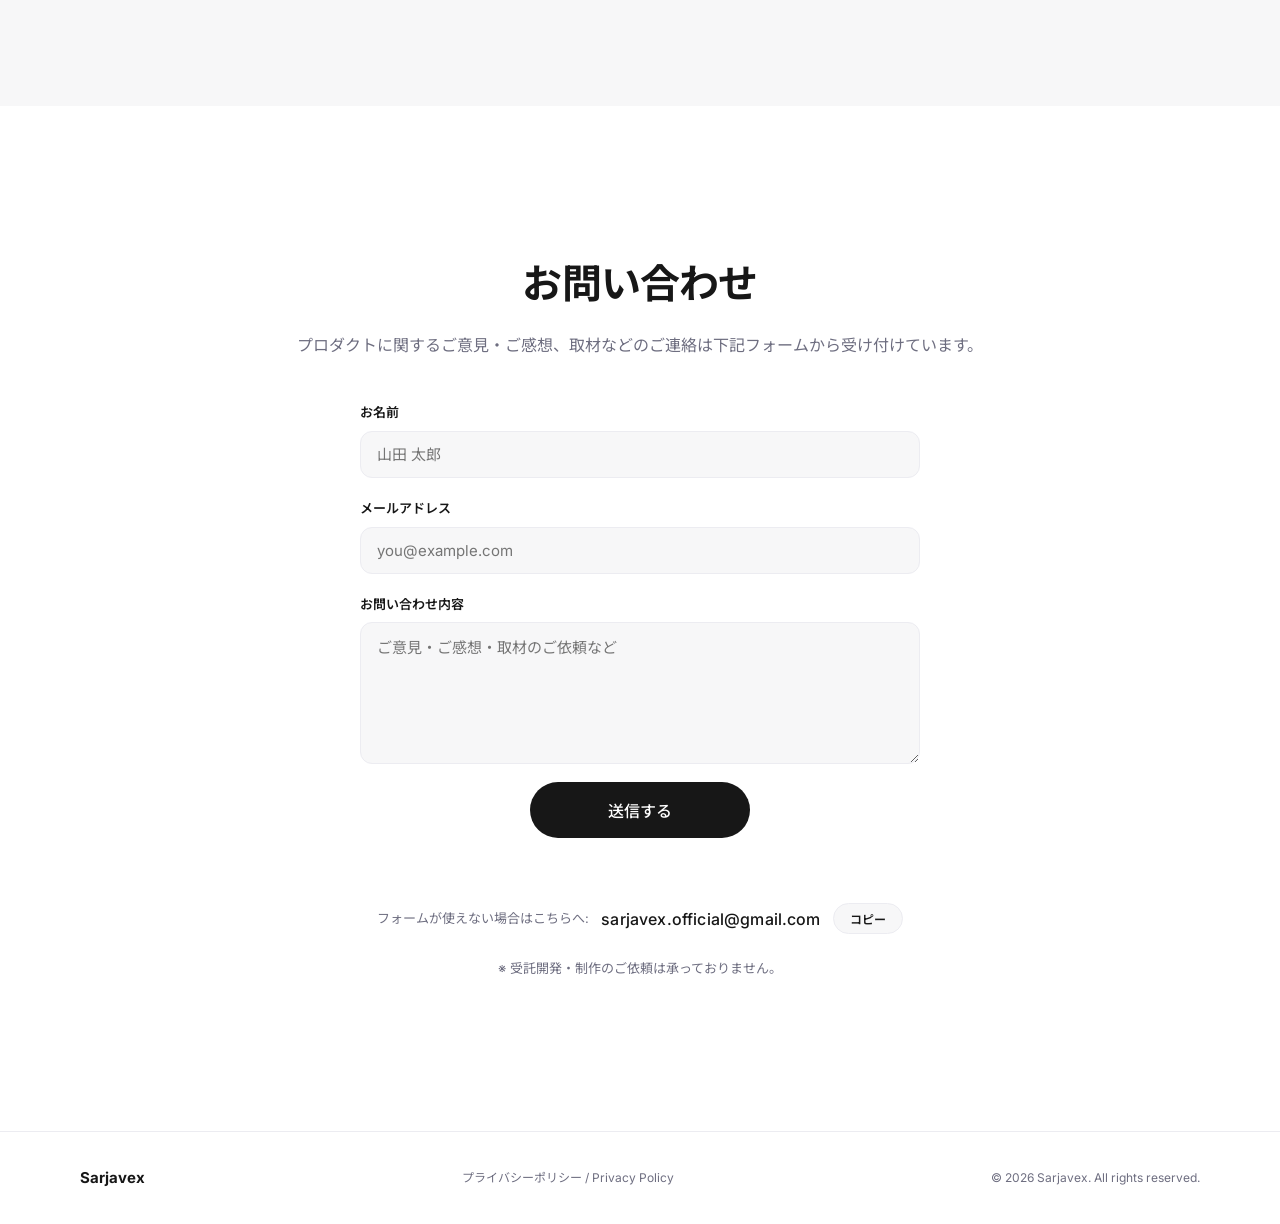
==== commit 9be5ed03: "サイト改善一式: 英語版ページ・AI送信の透明性追記・SEO/共有整備 - en.html: トップページの完全英語版(ヘッダーで日英切替) - main.js: UI文言をdata属性で差し替え可能" ====
--- a/index.html
+++ b/index.html
@@ -12,7 +12,15 @@
   <meta property="og:description" content="自社プロダクトの企画・開発・運用に特化したアプリ開発カンパニー。第1弾はAI時代の記憶ノート「Memory Twin」。">
   <meta property="og:url" content="https://sarjavexofficial.github.io/">
   <meta property="og:image" content="https://sarjavexofficial.github.io/og-image.png">
+  <meta property="og:locale" content="ja_JP">
   <meta name="twitter:card" content="summary_large_image">
+  <link rel="canonical" href="https://sarjavexofficial.github.io/">
+  <link rel="alternate" hreflang="ja" href="https://sarjavexofficial.github.io/">
+  <link rel="alternate" hreflang="en" href="https://sarjavexofficial.github.io/en.html">
+  <link rel="alternate" hreflang="x-default" href="https://sarjavexofficial.github.io/">
+  <script type="application/ld+json">
+  {"@context":"https://schema.org","@type":"Organization","name":"Sarjavex","url":"https://sarjavexofficial.github.io/","logo":"https://sarjavexofficial.github.io/og-image.png","email":"sarjavex.official@gmail.com","foundingDate":"2026","description":"自社プロダクトの企画・開発・運用に特化したアプリ開発カンパニー"}
+  </script>
   <link rel="preconnect" href="https://fonts.googleapis.com">
   <link rel="preconnect" href="https://fonts.gstatic.com" crossorigin>
   <link href="https://fonts.googleapis.com/css2?family=Inter:wght@400;500;600;700&family=Noto+Sans+JP:wght@400;500;600;700&display=swap" rel="stylesheet">
@@ -31,6 +39,7 @@
         <a href="#company">会社概要</a>
       </nav>
       <div class="header-actions">
+        <a href="./en.html" class="lang-link" lang="en">EN</a>
         <a href="#contact" class="btn btn-dark btn-sm">お問い合わせ</a>
         <button class="nav-toggle" id="nav-toggle" aria-label="メニューを開く" aria-expanded="false">
           <span></span><span></span>
@@ -120,7 +129,7 @@
               <span class="point-icon">🔒</span>
               <div>
                 <h4>ローカルファースト設計</h4>
-                <p>記録はすべて端末内に保存。バックアップは端末上で暗号化され、運営者にも読めません。</p>
+                <p>記録はすべて端末内に保存。AI利用時も関係する抜粋だけを送信し、サーバーには保存しません。バックアップは端末上で暗号化され、運営者にも読めません。</p>
               </div>
             </li>
           </ul>
--- a/css/style.css
+++ b/css/style.css
@@ -482,6 +482,15 @@
   align-items: center;
   justify-content: space-between;
 }
+.lang-link {
+  color: var(--text-dim);
+  font-size: 13px;
+  font-weight: 600;
+  text-decoration: none;
+  margin-right: 4px;
+}
+.lang-link:hover { color: var(--text); }
+
 .footer-logo { font-weight: 700; font-size: 15px; }
 .footer-link {
   color: var(--text-dim);
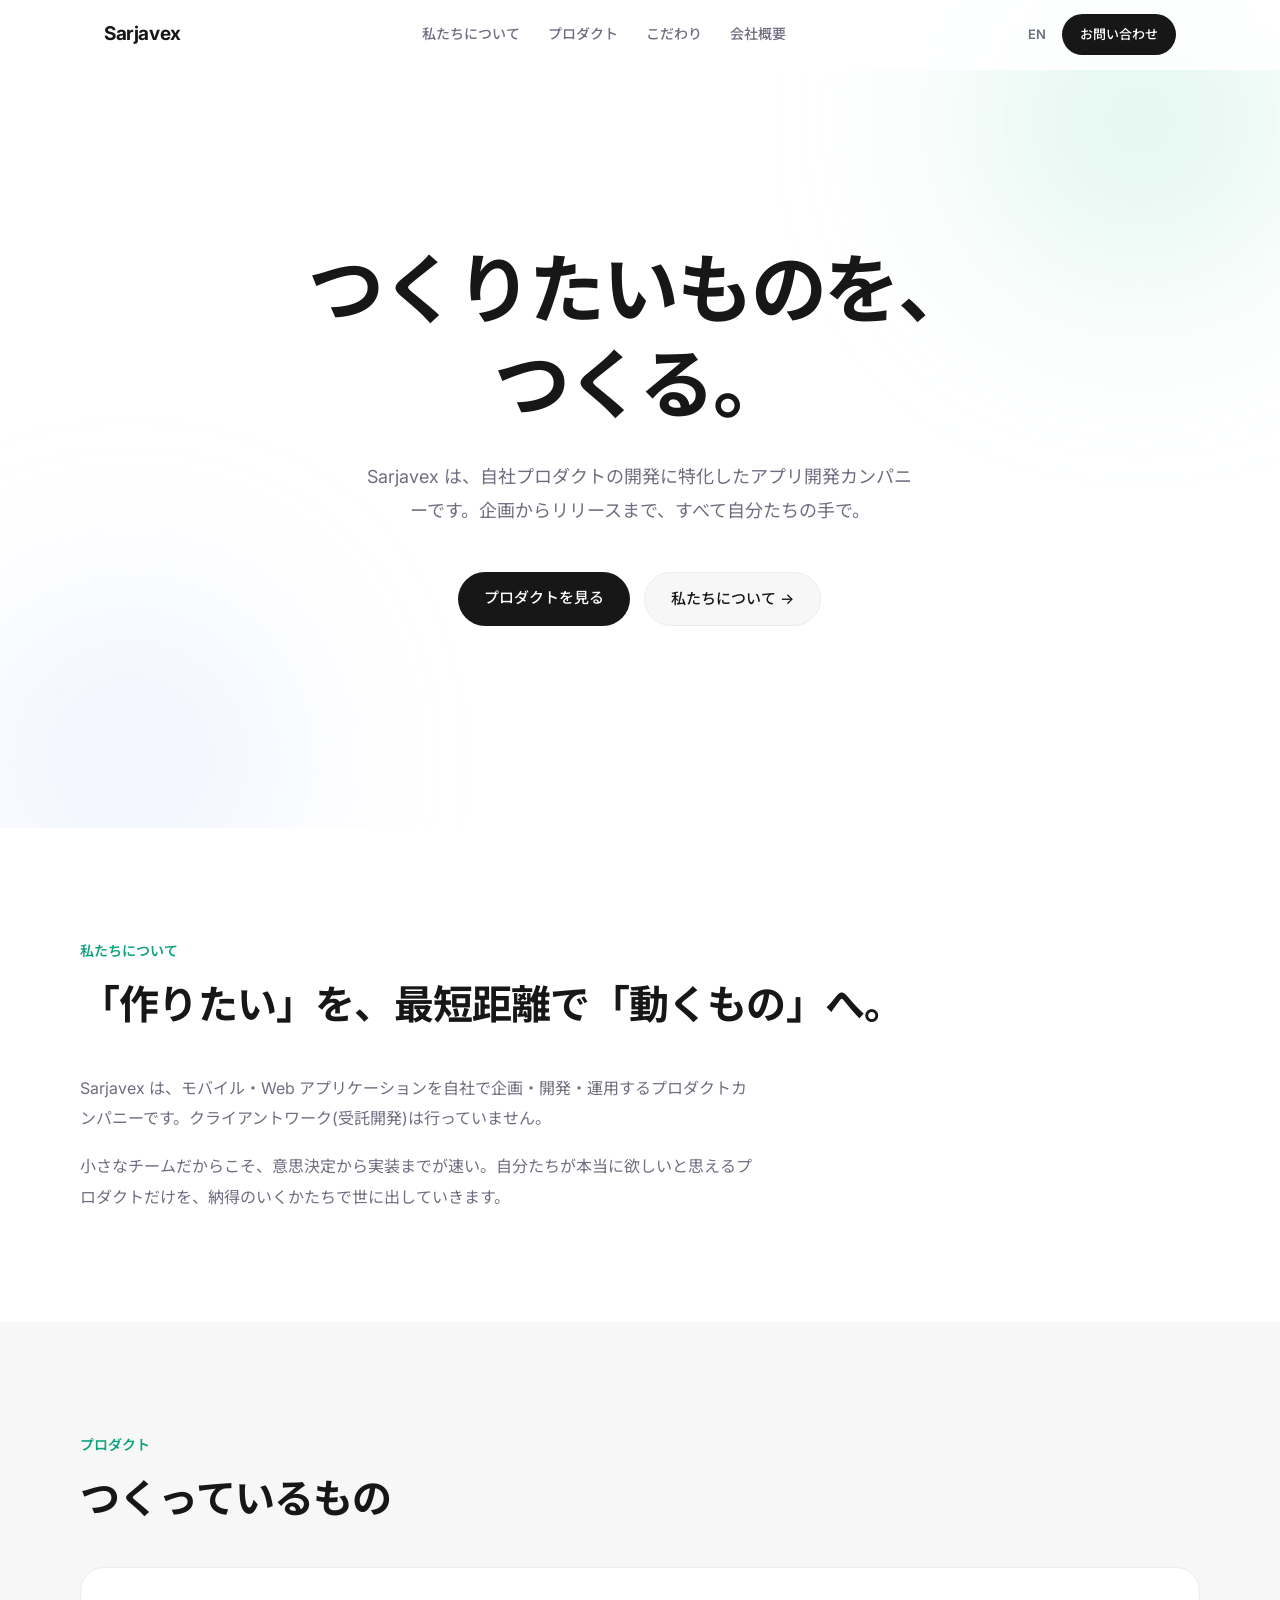
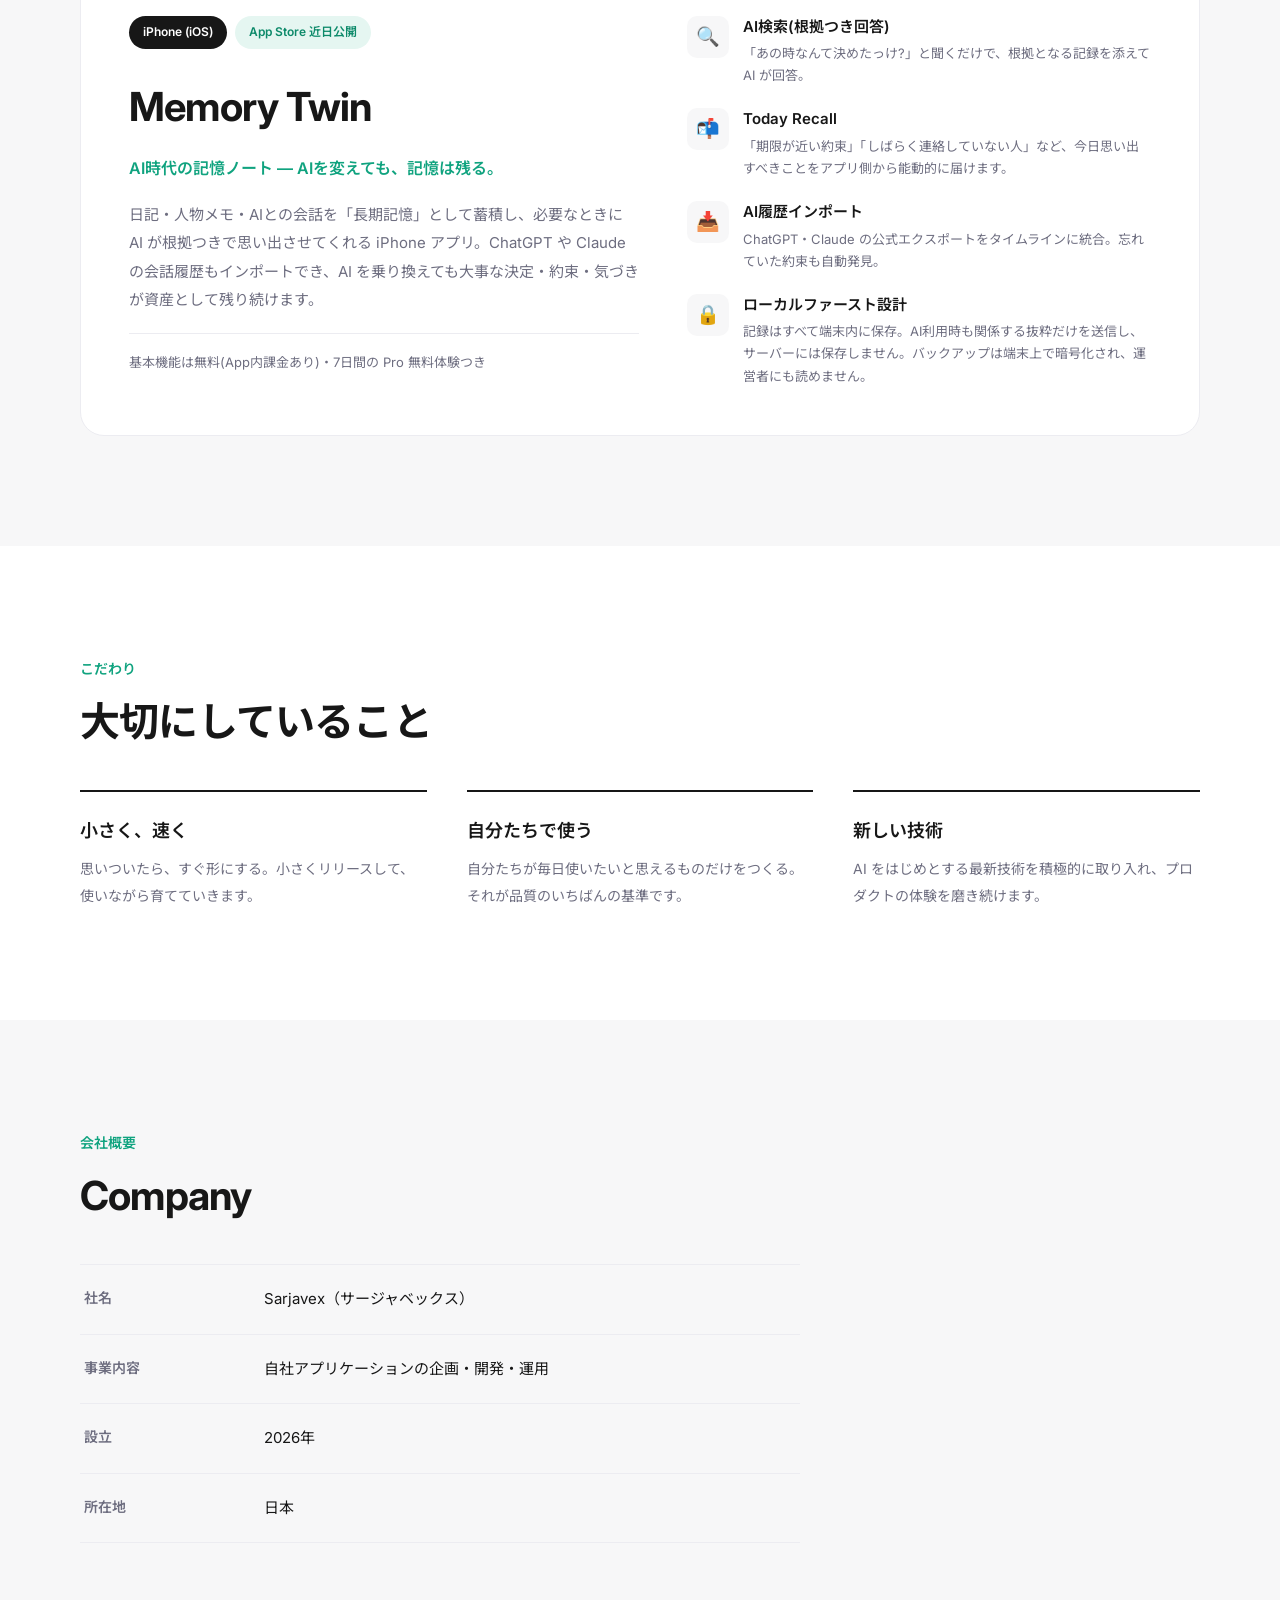
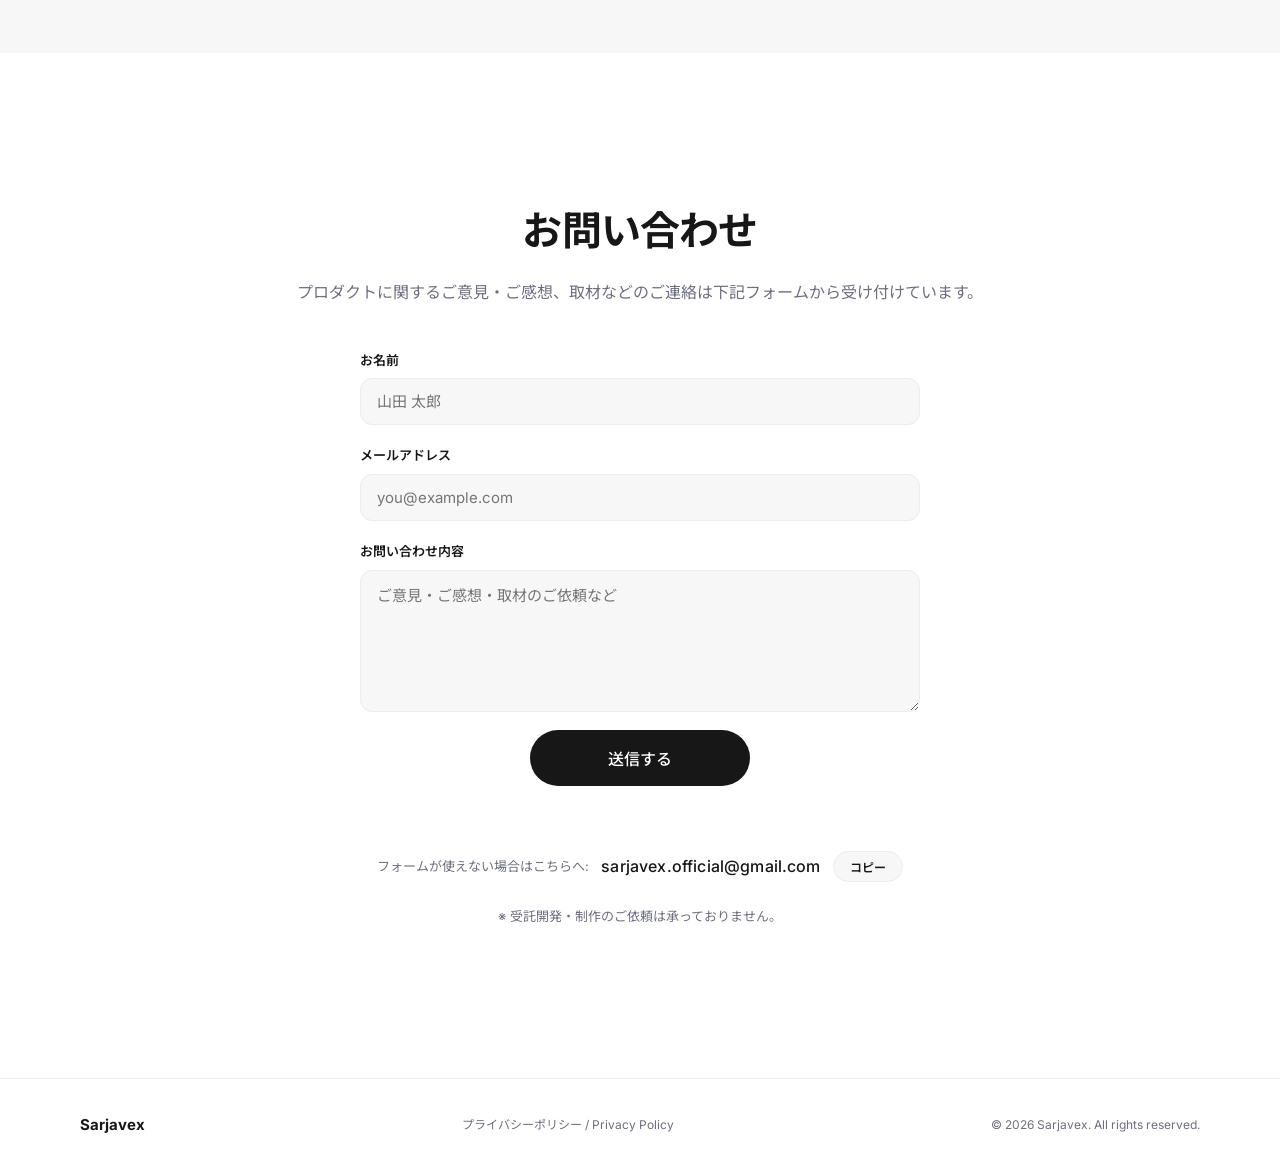
==== commit 1567f5a2: "「新しいプロダクトも準備中」の一文を削除(日英) Co-Authored-By: Claude Fable 5 <noreply@anthropic.com>" ====
--- a/index.html
+++ b/index.html
@@ -134,8 +134,6 @@
             </li>
           </ul>
         </article>
-
-        <p class="products-note reveal">新しいプロダクトも準備中です。リリースにあわせて順次公開していきます。</p>
       </div>
     </section>
 
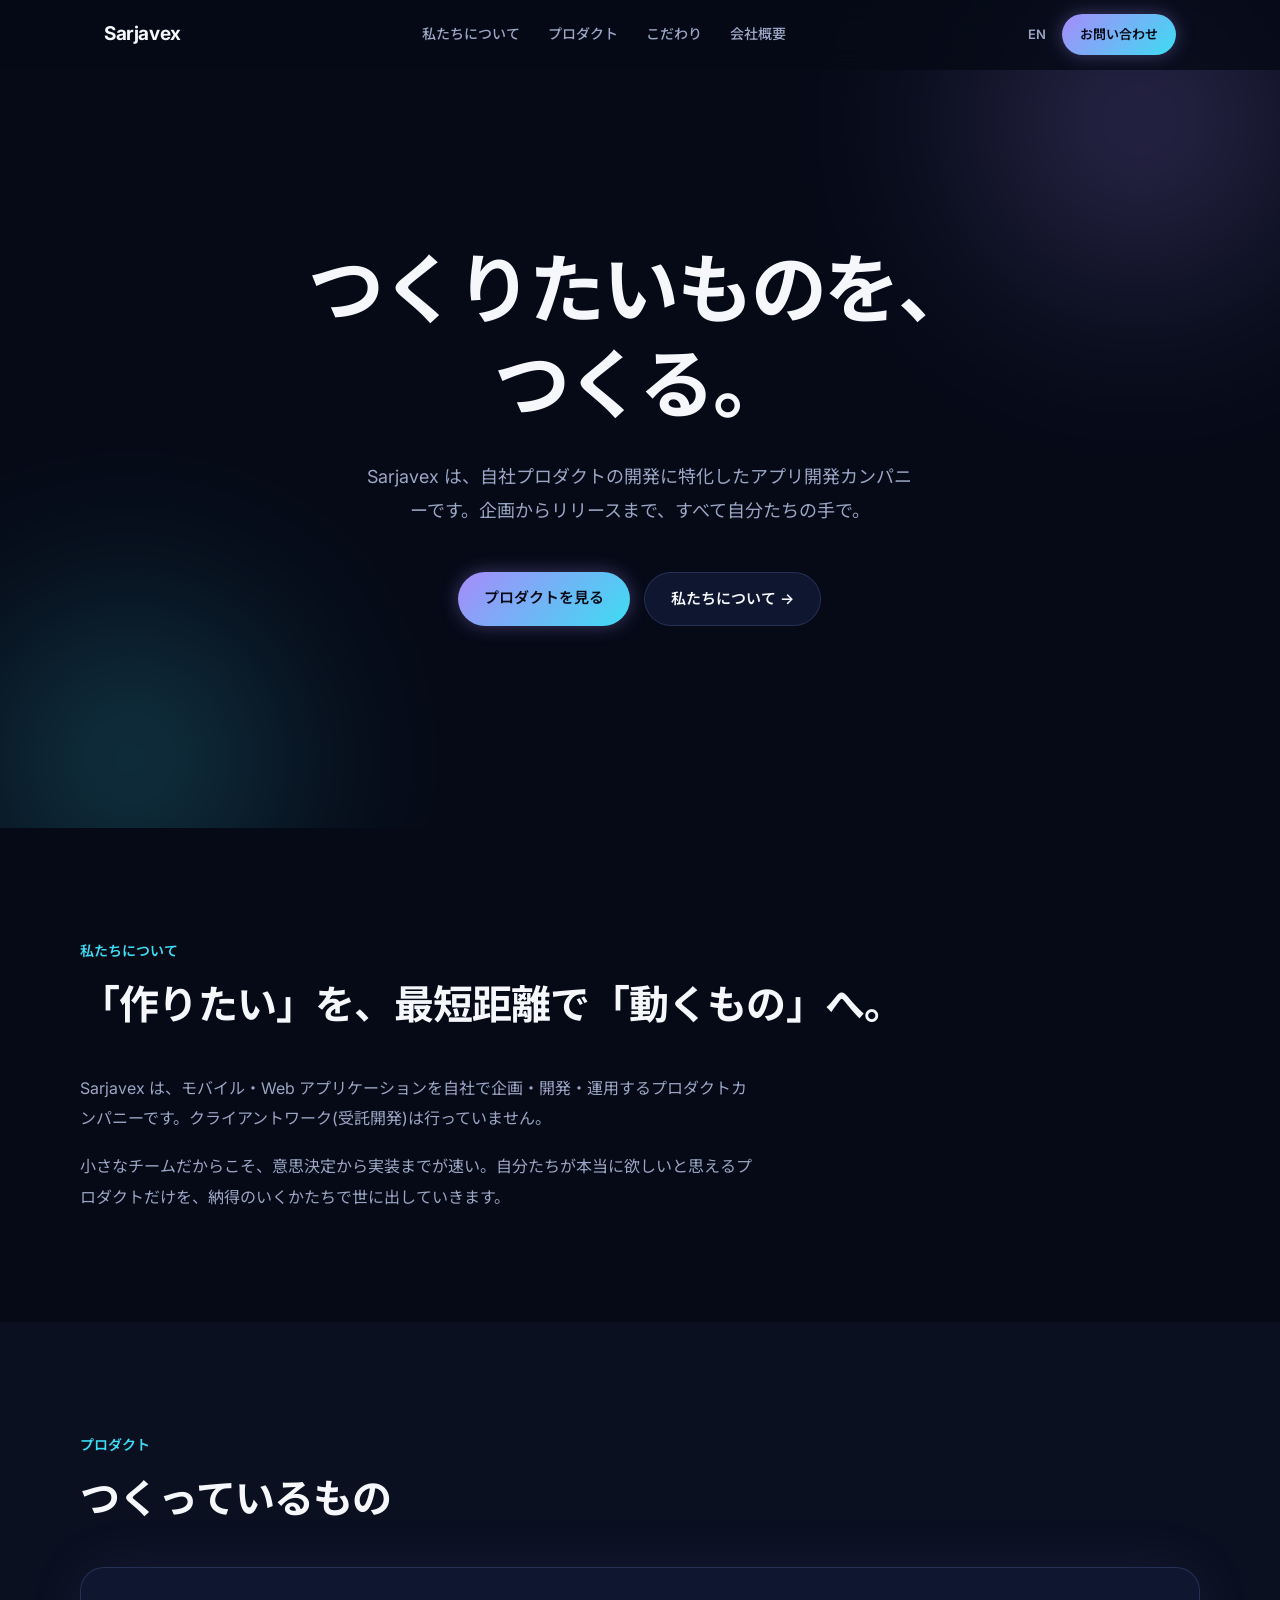
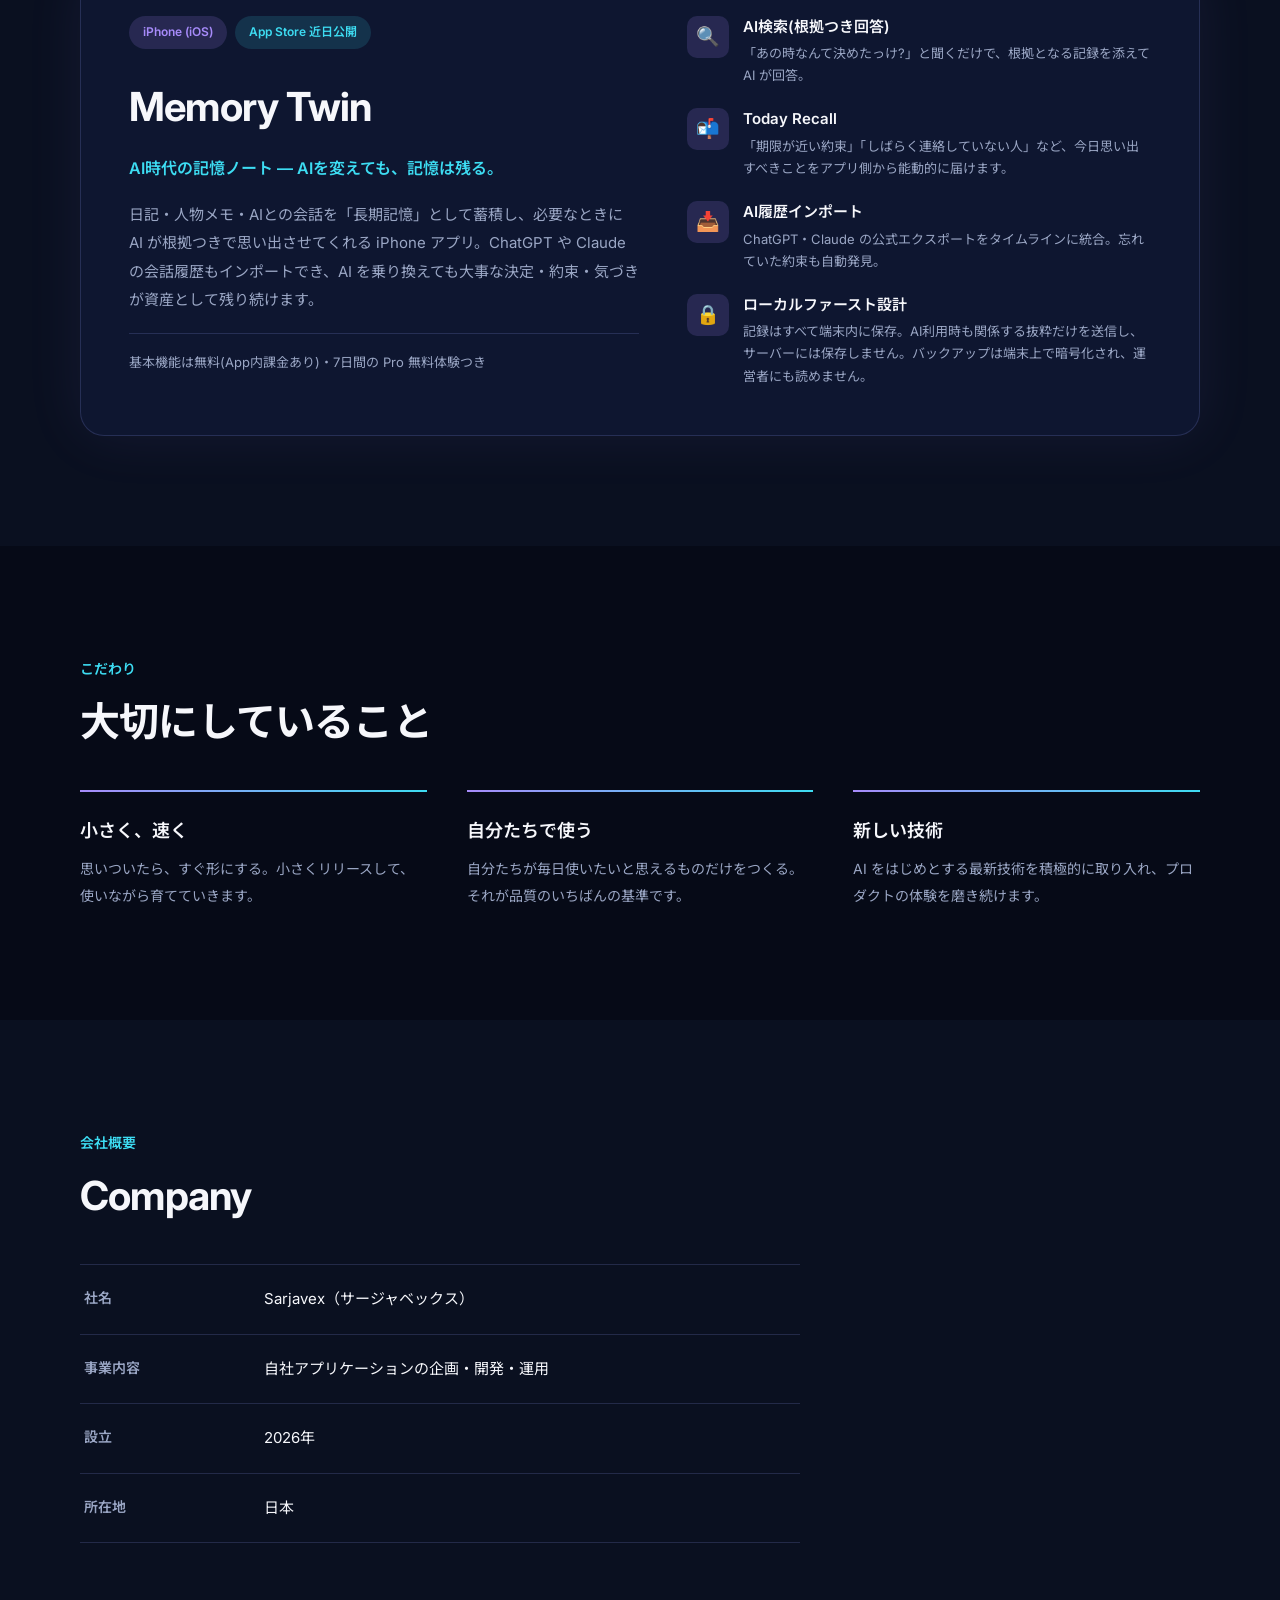
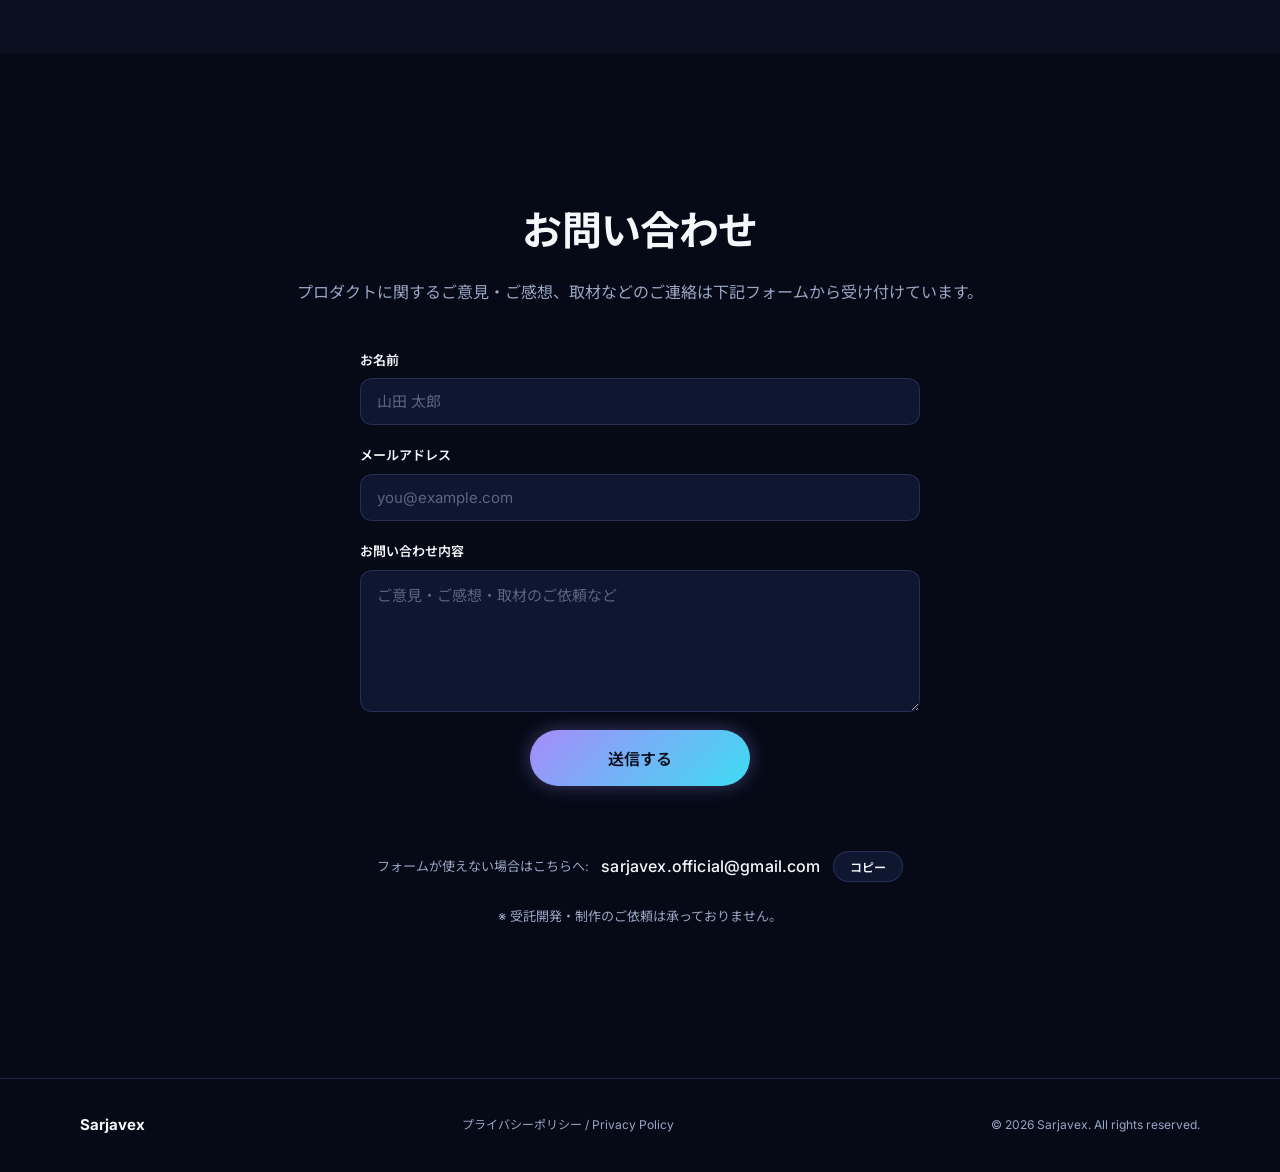
==== commit 03f4b810: "サイトをSarjavexブランドトーンに全面リスキン - Memory Twinアプリと同一の配色体系(宇宙紺#060A17×ネオンパープル#A78BFA/シアン#3DDCF2) - 主ボタンをアプリ" ====
--- a/index.html
+++ b/index.html
@@ -3,6 +3,7 @@
 <head>
   <meta charset="UTF-8">
   <meta name="viewport" content="width=device-width, initial-scale=1.0">
+  <meta name="theme-color" content="#060A17">
   <title>Sarjavex — 自社プロダクトをつくるアプリ開発カンパニー</title>
   <meta name="description" content="Sarjavexは自社プロダクトの企画・開発・運用に特化したアプリ開発カンパニーです。受託開発は行っていません。">
   <!-- OGP: SNSでリンクを貼ったときのプレビュー表示用 -->
@@ -25,7 +26,7 @@
   <link rel="preconnect" href="https://fonts.gstatic.com" crossorigin>
   <link href="https://fonts.googleapis.com/css2?family=Inter:wght@400;500;600;700&family=Noto+Sans+JP:wght@400;500;600;700&display=swap" rel="stylesheet">
   <link rel="stylesheet" href="css/style.css">
-  <link rel="icon" href="data:image/svg+xml,<svg xmlns='http://www.w3.org/2000/svg' viewBox='0 0 100 100'><rect width='100' height='100' rx='22' fill='%230d0f14'/><text x='50' y='72' font-family='Arial,sans-serif' font-size='62' font-weight='700' fill='%23f4f5f7' text-anchor='middle'>S</text></svg>">
+  <link rel="icon" href="data:image/svg+xml,<svg xmlns='http://www.w3.org/2000/svg' viewBox='0 0 100 100'><rect width='100' height='100' rx='22' fill='%230E1630'/><text x='50' y='72' font-family='Arial,sans-serif' font-size='62' font-weight='700' fill='%233DDCF2' text-anchor='middle'>S</text></svg>">
 </head>
 <body>
 
--- a/css/style.css
+++ b/css/style.css
@@ -1,14 +1,22 @@
 /* ============================================================
-   Sarjavex — clean minimal corporate site (ChatGPT-inspired)
+   Sarjavex — brand site
+   デザインはプロダクト(Memory Twin)と同一トーン:
+   深い宇宙紺 × ネオンの発光(パープル #A78BFA / シアン #3DDCF2)
    ============================================================ */
 
 :root {
-  --bg: #ffffff;
-  --bg-gray: #f7f7f8;
-  --text: #171717;
-  --text-dim: #6e6e80;
-  --line: #ececf1;
-  --accent: #10a37f;
+  --bg: #060a17;
+  --bg-raise: #0a1020;      /* 交互セクションの背景(旧--bg-gray) */
+  --card: #0e1630;
+  --text: #f6f7fb;
+  --text-dim: #9aa6c4;
+  --line: rgba(148, 163, 255, 0.18);
+  --primary: #a78bfa;
+  --primary-soft: rgba(167, 139, 250, 0.16);
+  --accent: #3ddcf2;
+  --accent-soft: rgba(61, 220, 242, 0.14);
+  --success: #3ddc97;
+  --danger: #fb7185;
   --radius: 16px;
   --font-body: "Inter", "Noto Sans JP", sans-serif;
 }
@@ -27,12 +35,14 @@
   -webkit-font-smoothing: antialiased;
 }
 
+::selection { background: var(--primary-soft); }
+
 /* ---------- Header ---------- */
 .site-header {
   position: fixed;
   top: 0; left: 0; right: 0;
   z-index: 100;
-  background: rgba(255, 255, 255, 0.85);
+  background: rgba(6, 10, 23, 0.82);
   backdrop-filter: blur(12px);
   border-bottom: 1px solid transparent;
   transition: border-color 0.3s;
@@ -67,7 +77,7 @@
   font-weight: 500;
   transition: color 0.2s;
 }
-.nav a:hover { color: var(--text); }
+.nav a:hover { color: var(--accent); }
 
 .header-actions {
   display: flex;
@@ -98,23 +108,28 @@
 .btn {
   display: inline-block;
   font-size: 15px;
-  font-weight: 500;
+  font-weight: 600;
   text-decoration: none;
   padding: 12px 26px;
   border-radius: 999px;
-  transition: background 0.2s, transform 0.2s, box-shadow 0.2s;
-}
+  transition: filter 0.2s, transform 0.2s, box-shadow 0.2s, background 0.2s;
+}
+/* 主ボタン: アプリのGradientButtonと同じネオングラデーション */
 .btn-dark {
-  background: #171717;
-  color: #fff;
-}
-.btn-dark:hover { background: #3d3d3d; }
+  background: linear-gradient(135deg, var(--primary), var(--accent));
+  color: #060a17;
+  box-shadow: 0 0 18px rgba(167, 139, 250, 0.35);
+}
+.btn-dark:hover {
+  filter: brightness(1.1);
+  box-shadow: 0 0 26px rgba(61, 220, 242, 0.45);
+}
 .btn-light {
-  background: var(--bg-gray);
+  background: var(--card);
   color: var(--text);
   border: 1px solid var(--line);
 }
-.btn-light:hover { background: #ececf1; }
+.btn-light:hover { border-color: var(--accent); color: var(--accent); }
 .btn-sm { padding: 8px 18px; font-size: 13px; }
 .btn-lg { padding: 16px 40px; font-size: 16px; }
 .arrow { display: inline-block; transition: transform 0.2s; }
@@ -156,23 +171,23 @@
   flex-wrap: wrap;
 }
 
-/* soft gradient blobs */
+/* ネオンの発光ブロブ(パープル×シアン) */
 .hero-blob {
   position: absolute;
   border-radius: 50%;
   filter: blur(90px);
-  opacity: 0.5;
+  opacity: 0.32;
   pointer-events: none;
 }
 .hero-blob-a {
   width: 480px; height: 480px;
-  background: radial-gradient(circle, #a8e6d4 0%, transparent 70%);
+  background: radial-gradient(circle, #a78bfa 0%, transparent 70%);
   top: -120px; right: -100px;
   animation: drift-a 18s ease-in-out infinite alternate;
 }
 .hero-blob-b {
   width: 420px; height: 420px;
-  background: radial-gradient(circle, #cdd8ff 0%, transparent 70%);
+  background: radial-gradient(circle, #3ddcf2 0%, transparent 70%);
   bottom: -140px; left: -80px;
   animation: drift-b 22s ease-in-out infinite alternate;
 }
@@ -187,7 +202,7 @@
 
 /* ---------- Sections ---------- */
 .section { padding: 110px 24px; }
-.section-gray { background: var(--bg-gray); }
+.section-gray { background: var(--bg-raise); }
 .container { max-width: 1120px; margin: 0 auto; }
 
 .section-label {
@@ -219,15 +234,16 @@
   gap: 20px;
 }
 .card {
-  background: var(--bg);
+  background: var(--card);
   border: 1px solid var(--line);
   border-radius: var(--radius);
   padding: 34px 28px;
-  transition: transform 0.25s, box-shadow 0.25s;
+  transition: transform 0.25s, box-shadow 0.25s, border-color 0.25s;
 }
 .card:hover {
   transform: translateY(-4px);
-  box-shadow: 0 12px 32px rgba(0, 0, 0, 0.07);
+  border-color: rgba(167, 139, 250, 0.45);
+  box-shadow: 0 12px 40px rgba(167, 139, 250, 0.14);
 }
 .card-icon {
   width: 52px;
@@ -239,9 +255,9 @@
   font-size: 24px;
   margin-bottom: 22px;
 }
-.icon-teal   { background: #e5f6f1; }
-.icon-blue   { background: #e8eeff; }
-.icon-purple { background: #f1e9ff; }
+.icon-teal   { background: var(--accent-soft); }
+.icon-blue   { background: rgba(96, 165, 250, 0.16); }
+.icon-purple { background: var(--primary-soft); }
 .card h3 {
   font-size: 17px;
   font-weight: 600;
@@ -254,10 +270,11 @@
   display: grid;
   grid-template-columns: 1.1fr 1fr;
   gap: 48px;
-  background: var(--bg);
+  background: var(--card);
   border: 1px solid var(--line);
   border-radius: 24px;
   padding: 48px;
+  box-shadow: 0 0 60px rgba(167, 139, 250, 0.08);
 }
 .product-badges {
   display: flex;
@@ -272,8 +289,8 @@
   padding: 5px 14px;
   border-radius: 999px;
 }
-.badge-dark { background: #171717; color: #fff; }
-.badge-accent { background: #e5f6f1; color: #0d8a6a; }
+.badge-dark { background: var(--primary-soft); color: var(--primary); }
+.badge-accent { background: var(--accent-soft); color: var(--accent); }
 .product-name {
   font-size: clamp(28px, 4vw, 40px);
   font-weight: 700;
@@ -313,7 +330,7 @@
   width: 42px;
   height: 42px;
   border-radius: 10px;
-  background: var(--bg-gray);
+  background: var(--primary-soft);
   display: flex;
   align-items: center;
   justify-content: center;
@@ -343,7 +360,11 @@
   grid-template-columns: repeat(3, 1fr);
   gap: 40px;
 }
-.strength { border-top: 2px solid var(--text); padding-top: 22px; }
+.strength {
+  border-top: 2px solid transparent;
+  border-image: linear-gradient(90deg, var(--primary), var(--accent)) 1;
+  padding-top: 22px;
+}
 .strength h3 {
   font-size: 18px;
   font-weight: 600;
@@ -399,17 +420,19 @@
   font-family: var(--font-body);
   font-size: 15px;
   color: var(--text);
-  background: var(--bg-gray);
+  background: var(--card);
   border: 1px solid var(--line);
   border-radius: 12px;
   padding: 13px 16px;
-  transition: border-color 0.2s, background 0.2s;
-}
+  transition: border-color 0.2s, box-shadow 0.2s;
+}
+.contact-form input::placeholder,
+.contact-form textarea::placeholder { color: rgba(154, 166, 196, 0.55); }
 .contact-form input:focus,
 .contact-form textarea:focus {
   outline: none;
-  border-color: #171717;
-  background: var(--bg);
+  border-color: var(--accent);
+  box-shadow: 0 0 0 3px var(--accent-soft);
 }
 .contact-form textarea { resize: vertical; min-height: 140px; }
 .contact-form .btn {
@@ -426,8 +449,8 @@
   font-size: 14px;
   min-height: 1.5em;
 }
-.form-status.ok { color: #0d8a6a; }
-.form-status.ng { color: #c0392b; }
+.form-status.ok { color: var(--success); }
+.form-status.ng { color: var(--danger); }
 .contact-alt {
   font-size: 13px;
   color: var(--text-dim);
@@ -452,18 +475,18 @@
   font-size: 12px;
   font-weight: 600;
   color: var(--text);
-  background: var(--bg-gray);
+  background: var(--card);
   border: 1px solid var(--line);
   border-radius: 999px;
   padding: 6px 16px;
   cursor: pointer;
-  transition: background 0.2s, color 0.2s;
-}
-.copy-btn:hover { background: #ececf1; }
+  transition: border-color 0.2s, color 0.2s;
+}
+.copy-btn:hover { border-color: var(--accent); color: var(--accent); }
 .copy-btn.copied {
-  background: #e5f6f1;
-  border-color: #bfe8dc;
-  color: #0d8a6a;
+  background: var(--accent-soft);
+  border-color: var(--accent);
+  color: var(--accent);
 }
 
 .contact-note {
@@ -489,7 +512,7 @@
   text-decoration: none;
   margin-right: 4px;
 }
-.lang-link:hover { color: var(--text); }
+.lang-link:hover { color: var(--accent); }
 
 .footer-logo { font-weight: 700; font-size: 15px; }
 .footer-link {
@@ -497,7 +520,7 @@
   font-size: 12px;
   text-decoration: none;
 }
-.footer-link:hover { text-decoration: underline; }
+.footer-link:hover { text-decoration: underline; color: var(--accent); }
 .site-footer small {
   color: var(--text-dim);
   font-size: 12px;
@@ -535,7 +558,7 @@
     top: 0; right: 0;
     height: 100vh;
     width: min(78vw, 320px);
-    background: var(--bg);
+    background: var(--bg-raise);
     border-left: 1px solid var(--line);
     flex-direction: column;
     justify-content: center;
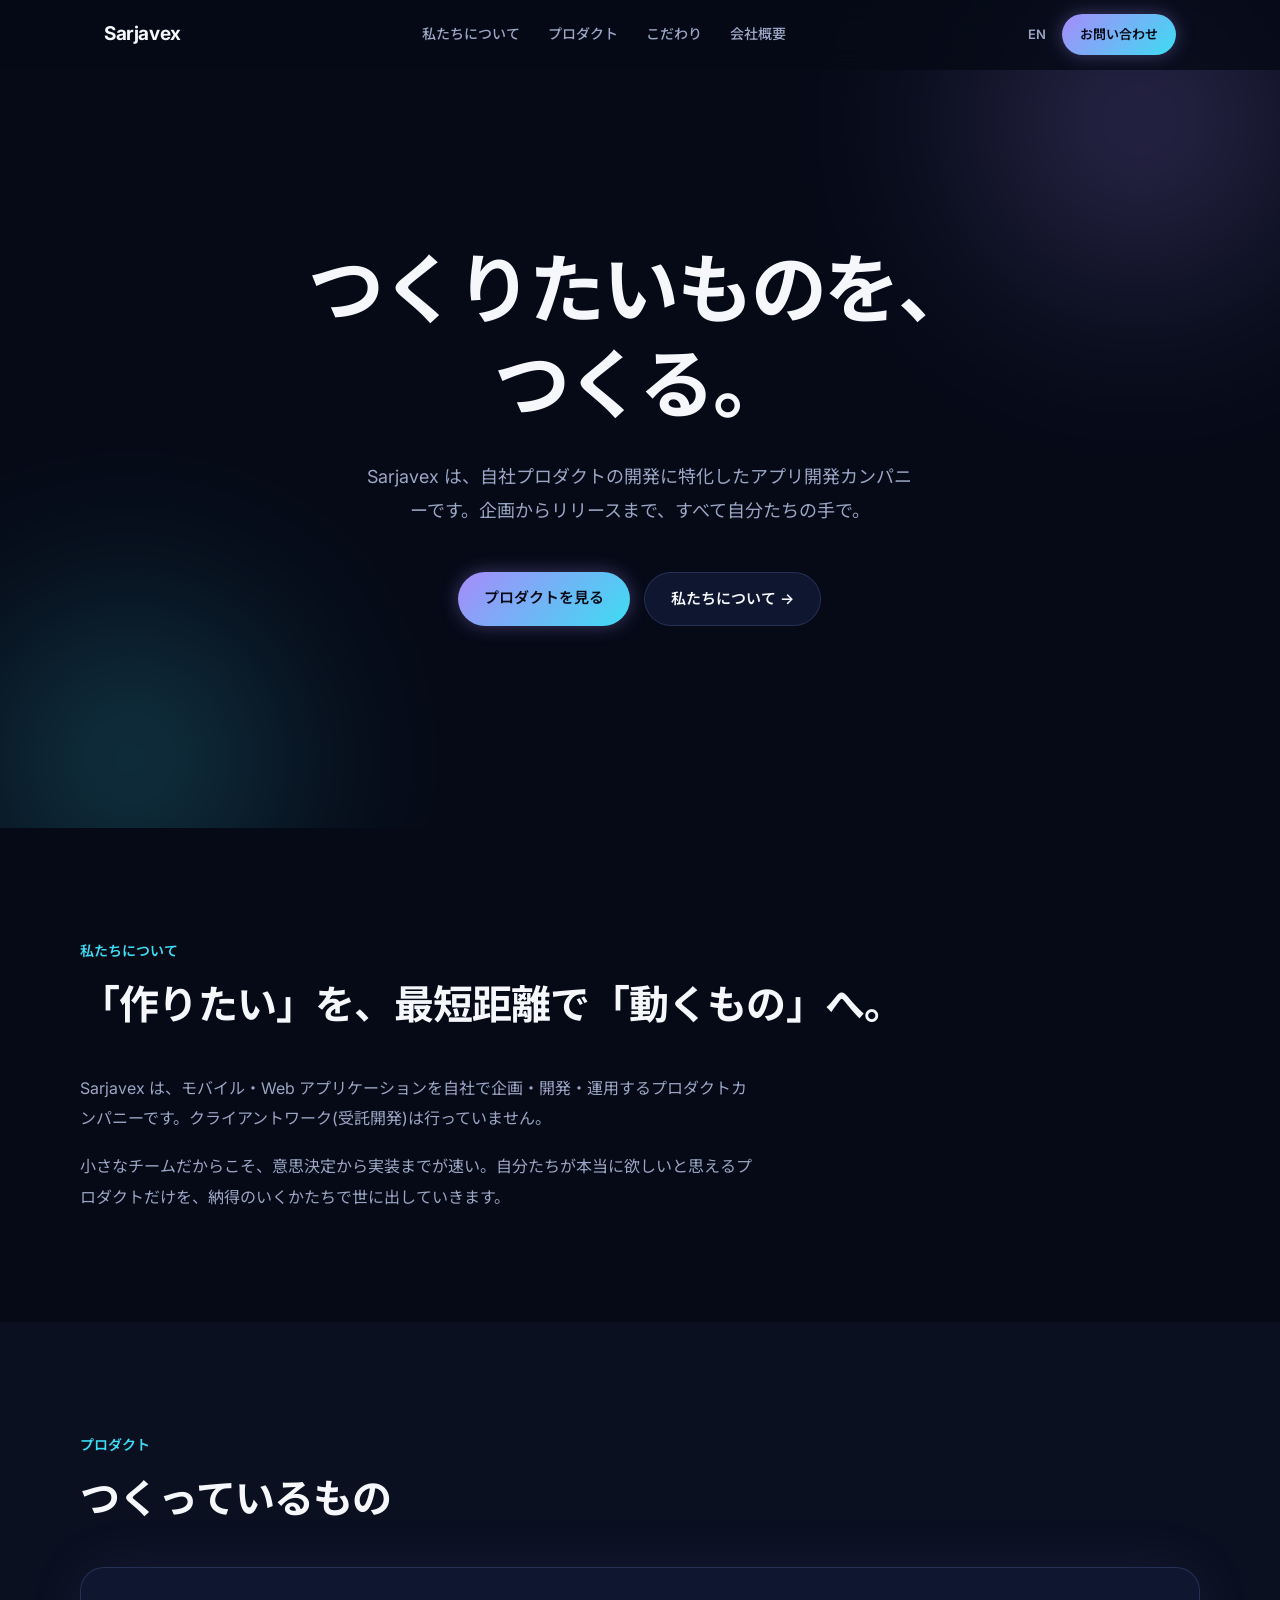
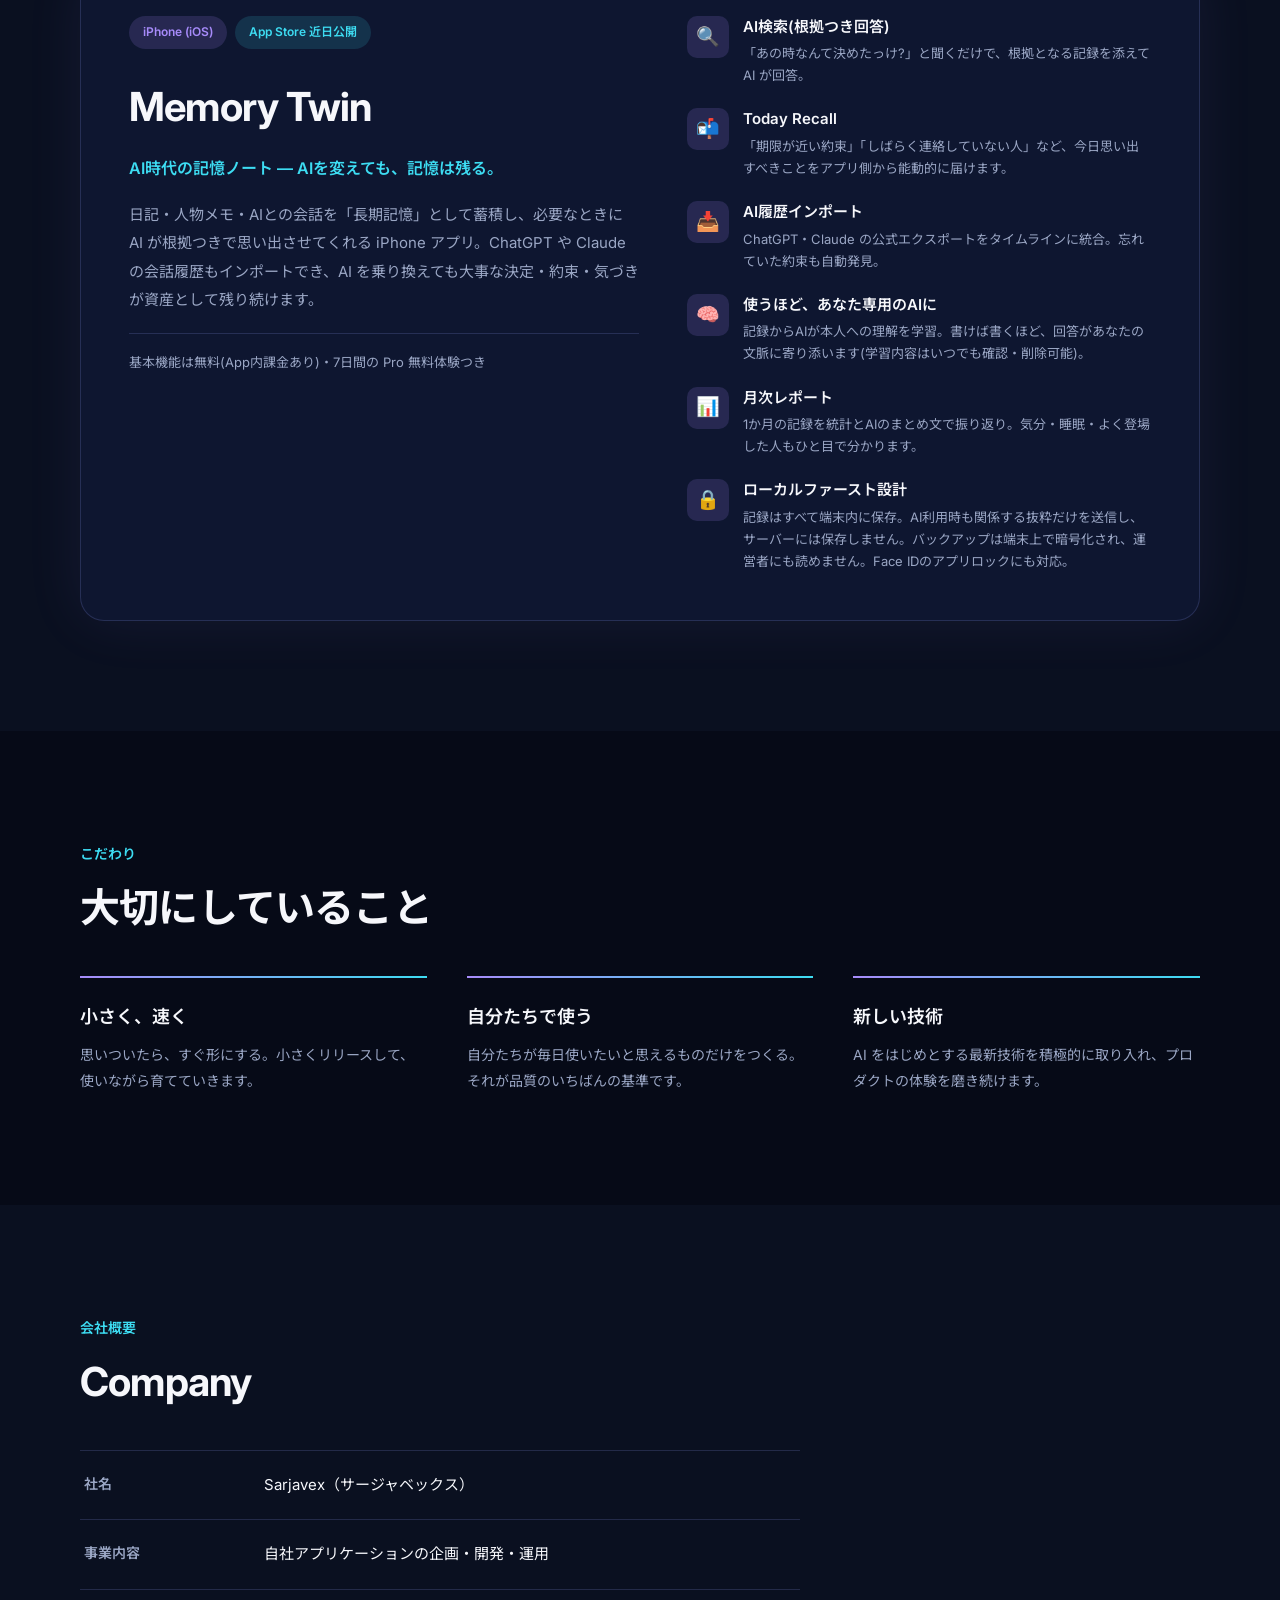
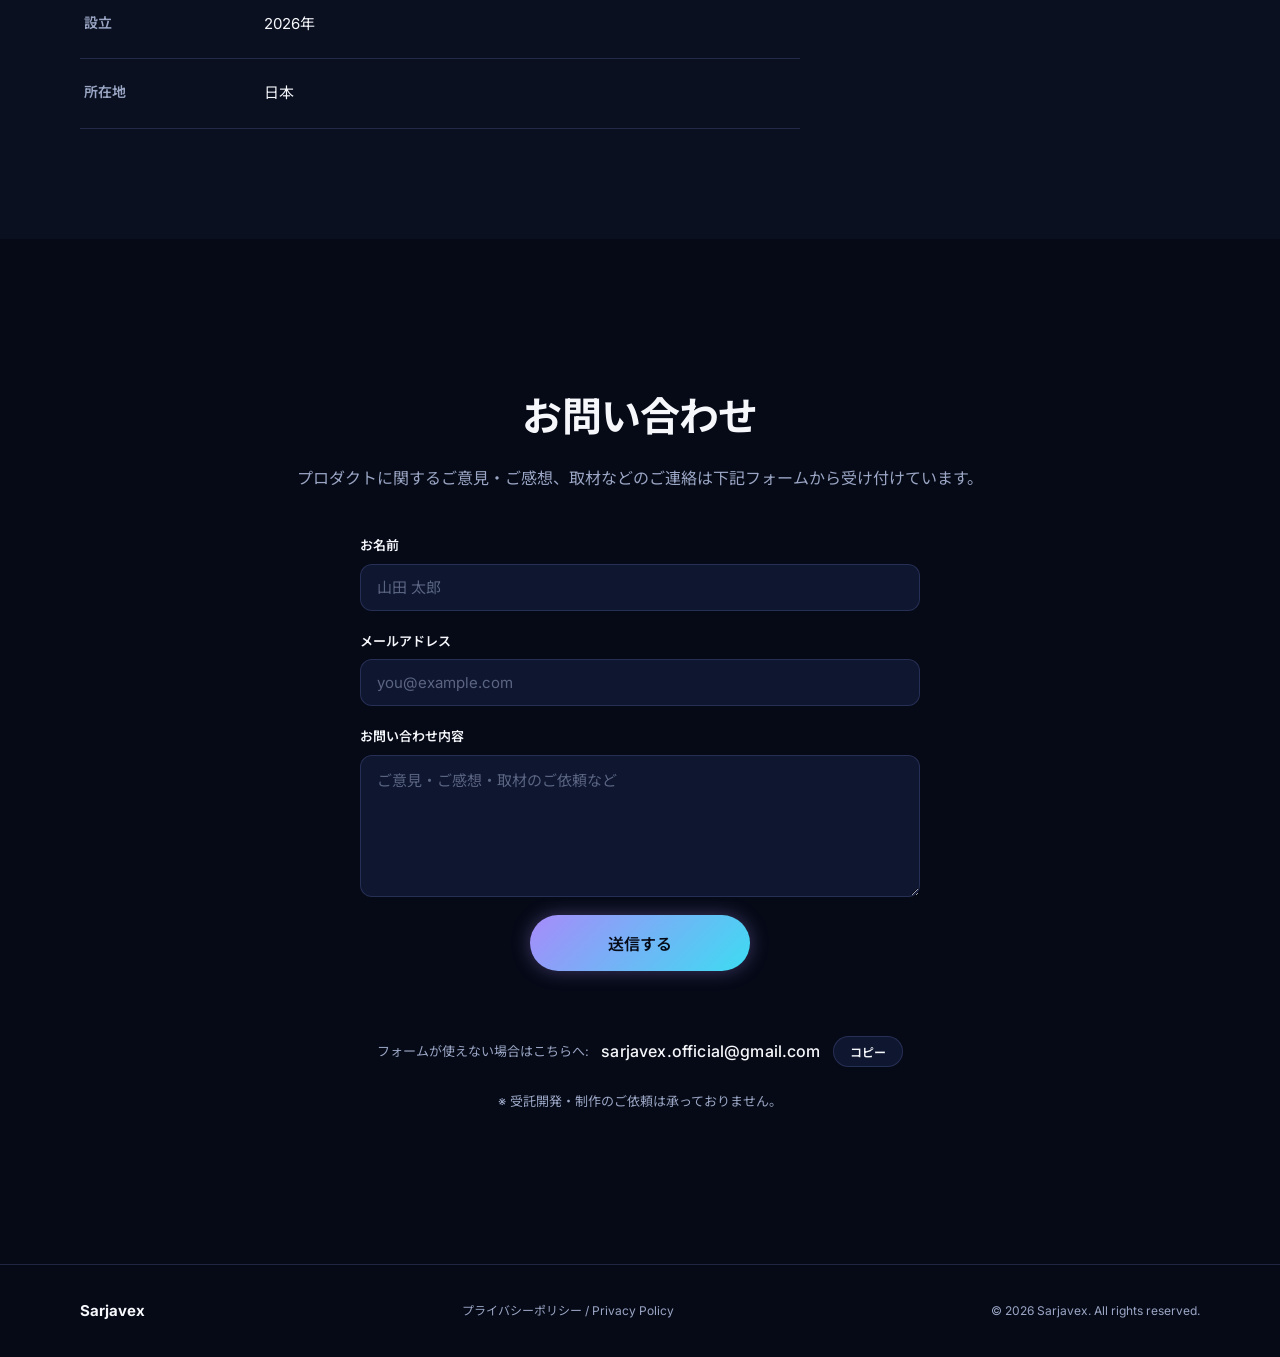
==== commit 4b5b4f11: "Memory Twinセクションを最新機能に更新: 育つAI(理解ノート)・月次レポートを追加、Face IDアプリロックを明記(日英) Co-Authored-By: Claude Fable 5 " ====
--- a/index.html
+++ b/index.html
@@ -127,10 +127,24 @@
               </div>
             </li>
             <li>
+              <span class="point-icon">🧠</span>
+              <div>
+                <h4>使うほど、あなた専用のAIに</h4>
+                <p>記録からAIが本人への理解を学習。書けば書くほど、回答があなたの文脈に寄り添います(学習内容はいつでも確認・削除可能)。</p>
+              </div>
+            </li>
+            <li>
+              <span class="point-icon">📊</span>
+              <div>
+                <h4>月次レポート</h4>
+                <p>1か月の記録を統計とAIのまとめ文で振り返り。気分・睡眠・よく登場した人もひと目で分かります。</p>
+              </div>
+            </li>
+            <li>
               <span class="point-icon">🔒</span>
               <div>
                 <h4>ローカルファースト設計</h4>
-                <p>記録はすべて端末内に保存。AI利用時も関係する抜粋だけを送信し、サーバーには保存しません。バックアップは端末上で暗号化され、運営者にも読めません。</p>
+                <p>記録はすべて端末内に保存。AI利用時も関係する抜粋だけを送信し、サーバーには保存しません。バックアップは端末上で暗号化され、運営者にも読めません。Face IDのアプリロックにも対応。</p>
               </div>
             </li>
           </ul>
